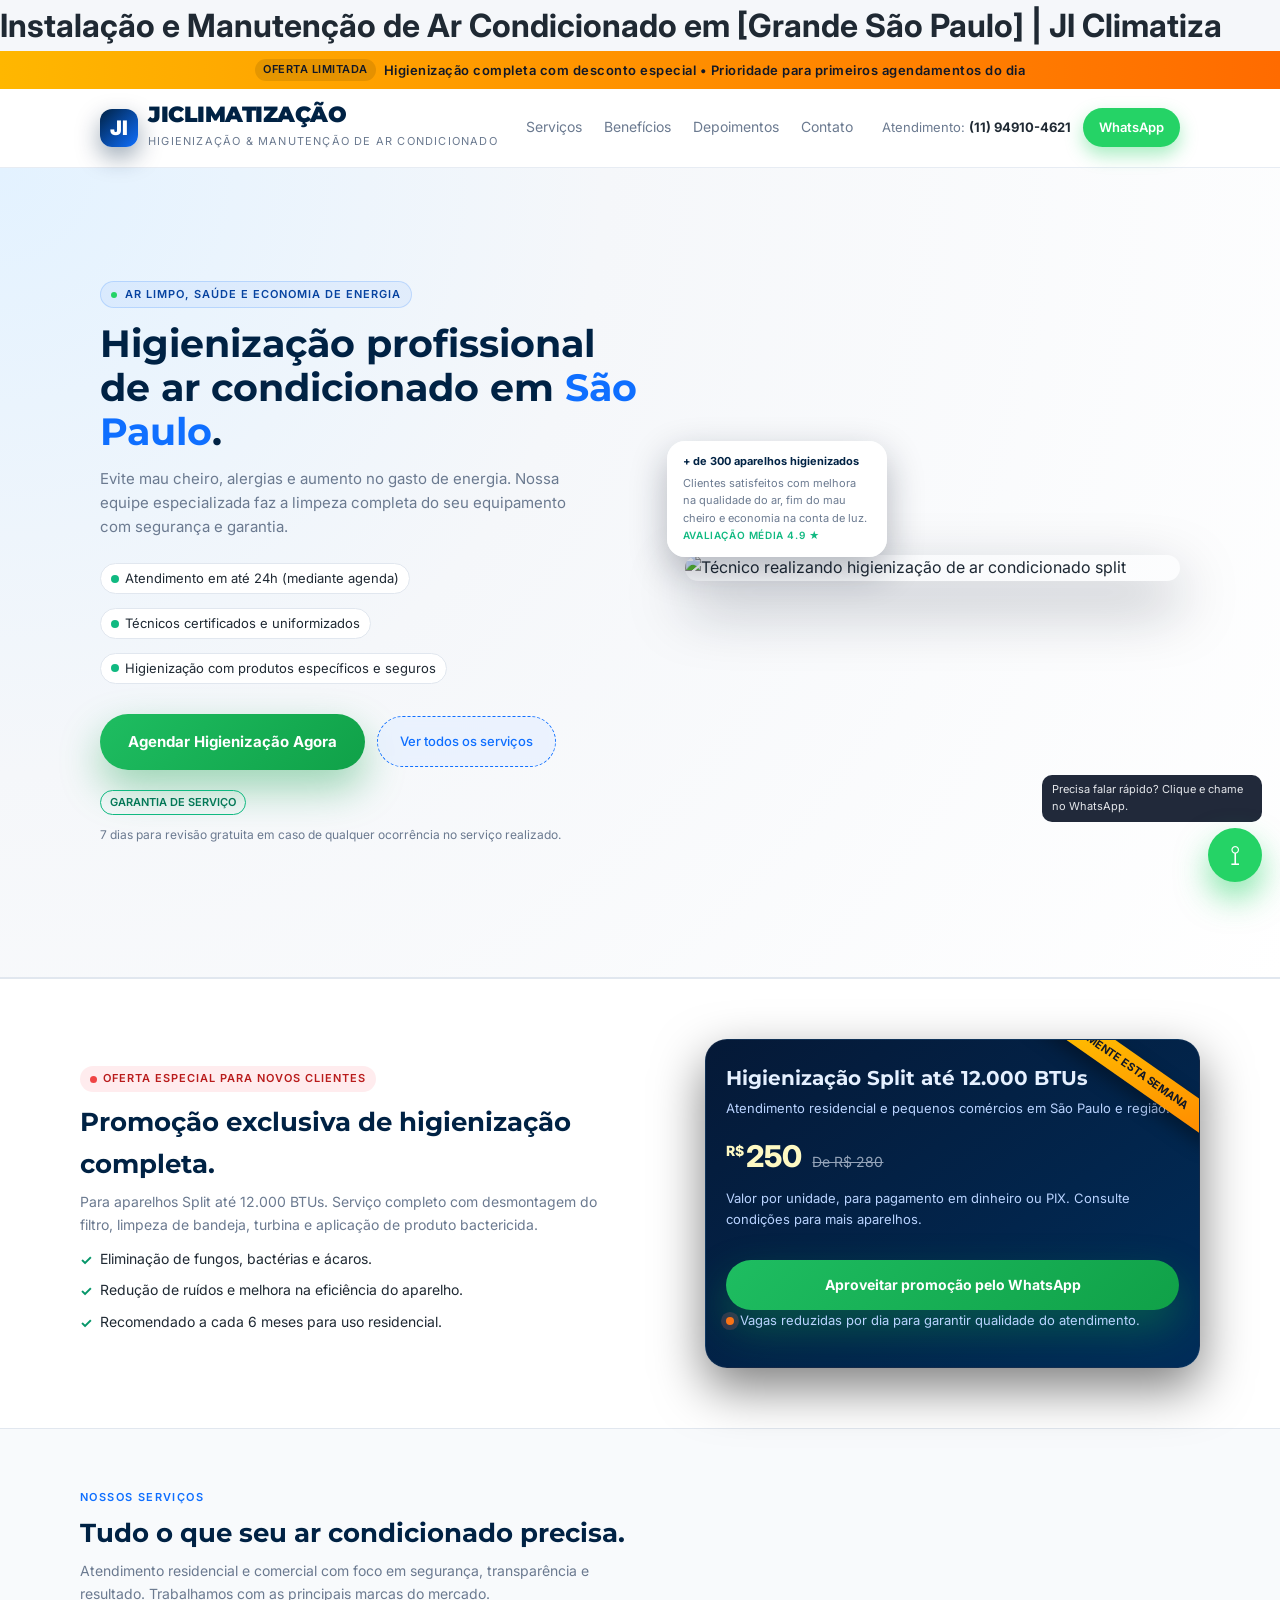
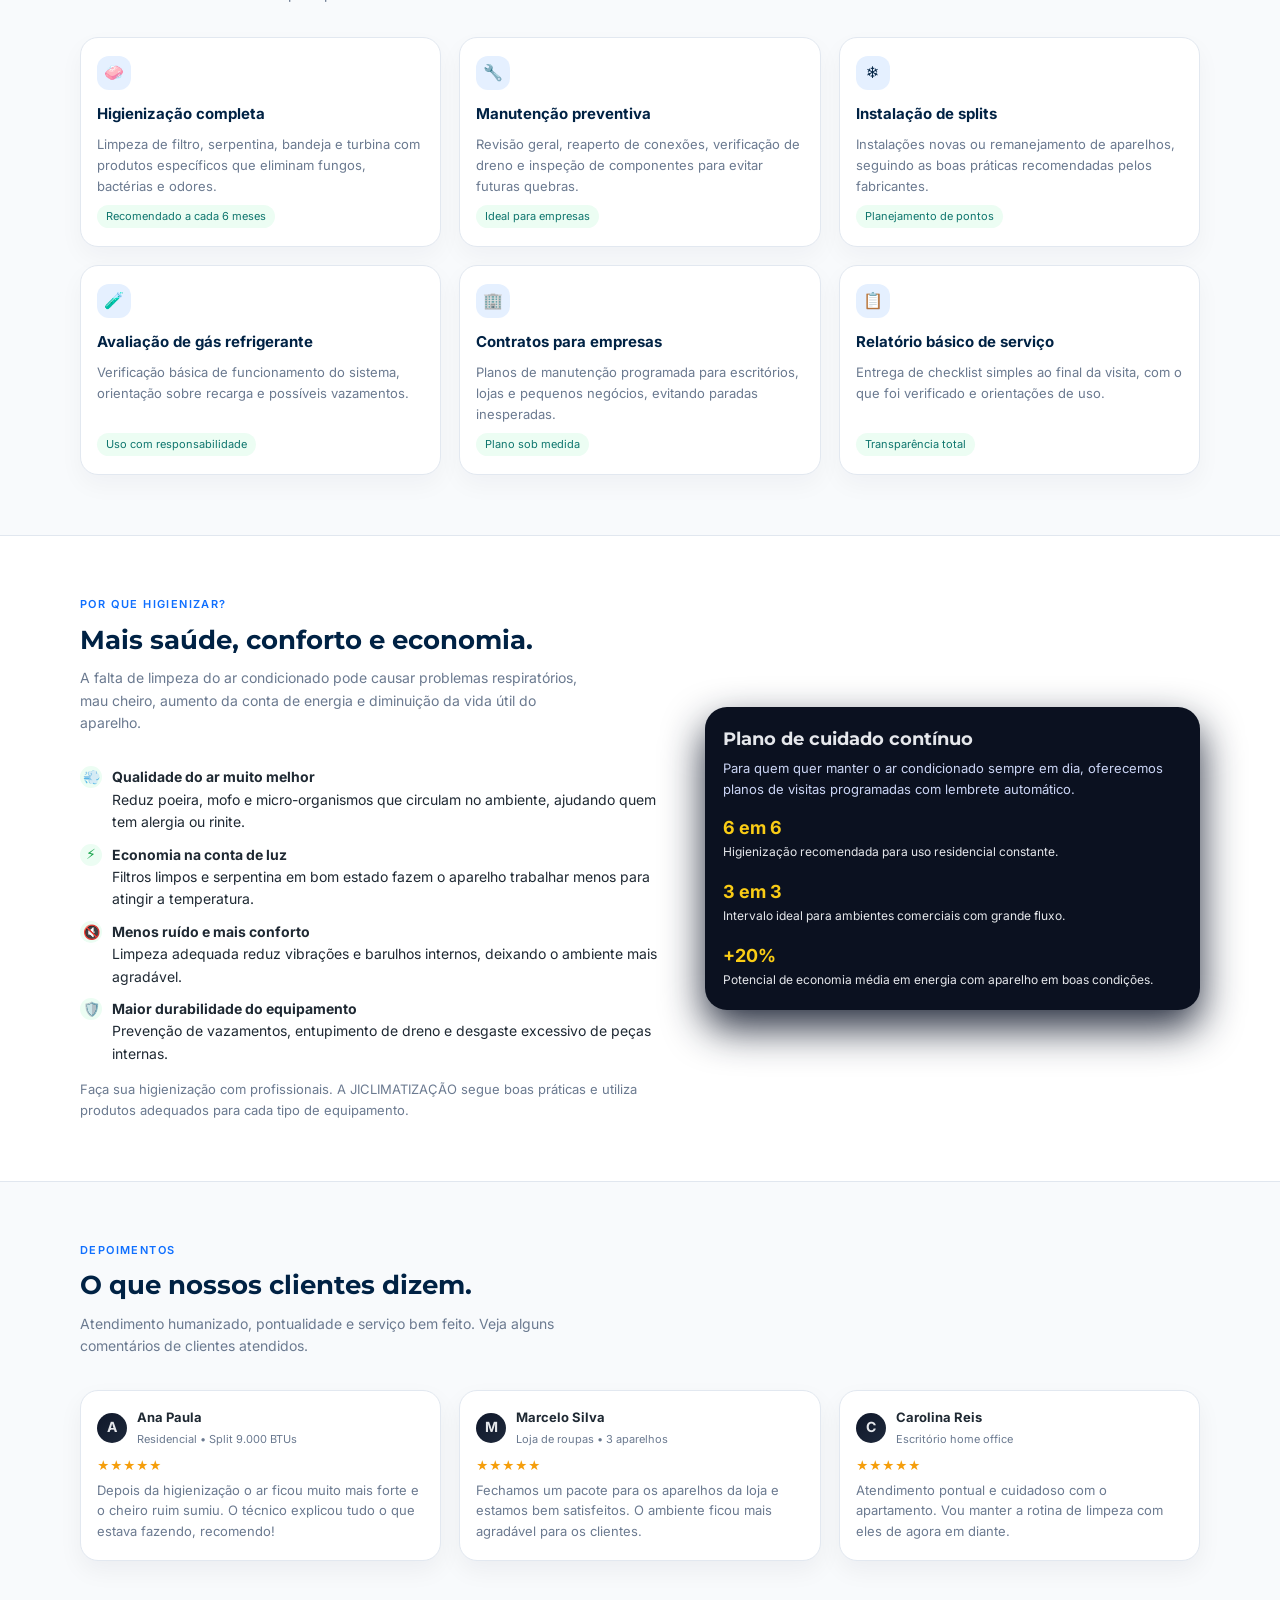
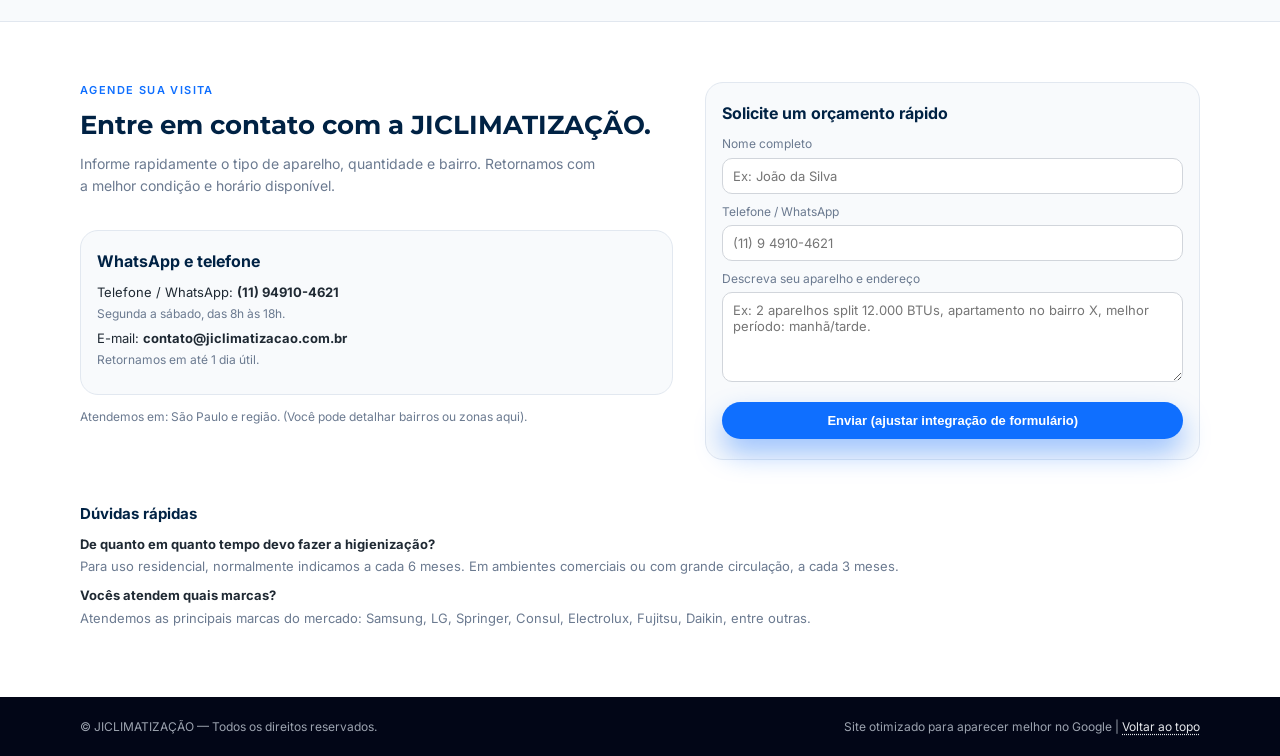
==== index.html @ 99ca758d "Update index.html" ====
<!DOCTYPE html>
<html lang="pt-br">
<head>
  <meta charset="UTF-8" />
  <meta name="viewport" content="width=device-width, initial-scale=1.0" />


  <h1>Instalação e Manutenção de Ar Condicionado em [Grande São Paulo] | JI Climatiza</h1>
  
 <link rel="preconnect" href="https://fonts.googleapis.com">
<link rel="preconnect" href="https://fonts.gstatic.com" crossorigin>
<link rel="dns-prefetch" href="https://www.google-analytics.com">
<link rel="dns-prefetch" href="https://api.whatsapp.com">

<meta name="viewport" content="width=device-width, initial-scale=1, shrink-to-fit=no, viewport-fit=cover">
<meta name="theme-color" content="#004a99"> <meta property="og:type" content="business.business">
<meta property="og:title" content="JI Climatiza | Especialistas em Ar Condicionado SP">
<meta property="og:description" content="Instalação, PMOC e Manutenção em Osasco, Guarulhos, Morumbi e Grande SP. Equipe técnica pronta para atender.">
<meta property="og:url" content="https://www.jiclimatiza.com.br/">
<meta property="og:image" content="https://www.jiclimatiza.com.br/assets/share-image.jpg"> <meta property="og:site_name" content="JI Climatiza">
<meta property="og:locale" content="pt_BR">

<link rel="canonical" href="https://www.jiclimatiza.com.br/">

<link rel="icon" type="image/png" sizes="32x32" href="assets/favicon-32x32.png">
<link rel="apple-touch-icon" sizes="180x180" href="assets/apple-touch-icon.png">

  <!-- Google tag (gtag.js) -->
<script async src="https://www.googletagmanager.com/gtag/js?id=G-K8LSVZME9D"></script>
<script>
  window.dataLayer = window.dataLayer || [];
  function gtag(){dataLayer.push(arguments);}
  gtag('js', new Date());

  gtag('config', 'G-K8LSVZME9D');
</script>

  
  <!-- COPIE E COLE ISSO DENTRO DA TAG <HEAD> DO SEU INDEX.HTML -->
<script type="application/ld+json">
{
  "@context": "https://schema.org",
  "@type": "HVACBusiness",
  "name": "JI Climatiza",
  "image": "https://www.jiclimatiza.com.br/assets/logo.png",
  "@id": "https://www.jiclimatiza.com.br",
  "url": "https://www.jiclimatiza.com.br",
  "telephone": "+5511942055620",
  "priceRange": "$$",
  "address": {
    "@type": "PostalAddress",
    "addressLocality": "São Paulo",
    "addressRegion": "SP",
    "addressCountry": "BR"
  },
  "geo": {
    "@type": "GeoCoordinates",
    "latitude": -23.55052,
    "longitude": -46.63330
  },
  "areaServed": [
    { "@type": "City", "name": "São Paulo" },
    { "@type": "City", "name": "Osasco" },
    { "@type": "City", "name": "Guarulhos" },
    { "@type": "City", "name": "Diadema" },
    { "@type": "City", "name": "São Bernardo do Campo" },
    { "@type": "City", "name": "Embu Guaçu" },
    { "@type": "Place", "name": "Morumbi" },
    { "@type": "Place", "name": "Zona Sul de SP" },
    { "@type": "Place", "name": "Zona Norte de SP" },
    { "@type": "Place", "name": "Zona Oeste de SP" },
    { "@type": "Place", "name": "Zona Leste de SP" }
  ],
  "hasOfferCatalog": {
    "@type": "OfferCatalog",
    "name": "Serviços de Climatização",
    "itemListElement": [
      {
        "@type": "Offer",
        "itemOffered": {
          "@type": "Service",
          "name": "Instalação de Ar Condicionado Split e Inverter"
        }
      },
      {
        "@type": "Offer",
        "itemOffered": {
          "@type": "Service",
          "name": "Limpeza e Higienização de Ar Condicionado"
        }
      },
      {
        "@type": "Offer",
        "itemOffered": {
          "@type": "Service",
          "name": "Contrato PMOC para Empresas"
        }
      }
    ]
  },
  "openingHoursSpecification": {
    "@type": "OpeningHoursSpecification",
    "dayOfWeek": [
      "Monday",
      "Tuesday",
      "Wednesday",
      "Thursday",
      "Friday",
      "Saturday"
    ],
    "opens": "08:00",
    "closes": "18:00"
  }
}
</script>
<head>
  <!-- outras coisas do site -->
  <title>Higienização e Manutenção de Ar Condicionado na Grande São Paulo | JICLIMATIZAÇÃO</title>

<meta name="description" content="Higienização e manutenção de ar condicionado na Grande São Paulo. Atendemos Zona Leste, Zona Norte, Zona Sul, Zona Oeste, Guarulhos, ABC Paulista, Osasco, Barueri e Alphaville. Limpeza técnica para empresas, condomínios e residências." />

<meta name="keywords" content="higienização de ar condicionado zona leste, limpeza de ar condicionado zona norte, manutenção ar condicionado zona sul, limpeza ar condicionado zona oeste, higienização ar condicionado guarulhos, manutenção ar condicionado abc paulista, limpeza ar condicionado osasco, higienização ar condicionado barueri, limpeza ar condicionado alphaville, limpeza split, limpeza vrf, limpeza vrv, jiclimatização" />

<meta name="robots" content="index, follow">
<meta name="language" content="pt-BR">
<meta name="author" content="JICLIMATIZAÇÃO">
  <title>Higienização e Manutenção de Ar Condicionado na Grande São Paulo | JICLIMATIZAÇÃO</title>

<meta name="description" content="Higienização e manutenção de ar condicionado na Grande São Paulo. Atendemos Zona Leste, Zona Norte, Zona Sul, Zona Oeste, Guarulhos, ABC Paulista, Osasco, Barueri e Alphaville. Limpeza técnica para empresas, condomínios e residências." />

<meta name="keywords" content="higienização de ar condicionado zona leste, limpeza de ar condicionado zona norte, manutenção ar condicionado zona sul, limpeza ar condicionado zona oeste, higienização ar condicionado guarulhos, manutenção ar condicionado abc paulista, limpeza ar condicionado osasco, higienização ar condicionado barueri, limpeza ar condicionado alphaville, limpeza split, limpeza vrf, limpeza vrv, jiclimatização" />

<meta name="robots" content="index, follow">
<meta name="language" content="pt-BR">
<meta name="author" content="JICLIMATIZAÇÃO">

  <link rel="icon" href="/13.png" type="image/png">
<link rel="apple-touch-icon" href="/13.png">

<!-- Texto SEO Local para o Google (pode ficar no head sem problema) -->
<meta name="geo.region" content="BR-SP">
<meta name="geo.placename" content="Grande São Paulo, Zona Leste, Zona Norte, Zona Sul, Zona Oeste, Guarulhos, ABC Paulista, Osasco, Barueri, Alphaville">

<script type="application/ld+json">
{
  "@context": "https://schema.org",
  "@type": "HVACBusiness",
  "name": "JICLIMATIZAÇÃO",
  "url": "https://www.jiclimatiza.com.br",
  "logo": "https://www.jiclimatiza.com.br/logo.png",
  "description": "Empresa especializada em higienização e manutenção de ar condicionado na Grande São Paulo. Atendemos residências, empresas, condomínios e comércios.",
  "areaServed": {
    "@type": "AdministrativeArea",
    "name": "Grande São Paulo, Zona Leste, Zona Norte, Zona Sul, Zona Oeste, Guarulhos, ABC Paulista, Osasco, Barueri, Alphaville"
  },
  "address": {
    "@type": "PostalAddress",
    "addressRegion": "SP",
    "addressCountry": "BR"
  },
  "telephone": "+5511930955276",
  "sameAs": [
    "https://wa.me/5511930955276"
  ],
  "priceRange": "$$",
  "serviceOffered": [
    {
      "@type": "Service",
      "name": "Higienização de Ar Condicionado"
    },
    {
      "@type": "Service",
      "name": "Manutenção de Ar Condicionado"
    }
  ]
}
</script>
  
  <title>JICLIMATIZAÇÃO | Manutenção de Ar Condicionado</title>
  <meta name="description" content="Manutenção, limpeza e instalação de ar condicionado. Atendemos empresas e residências. JICLIMATIZAÇÃO." />
</head>
  
  <!-- SEO BÁSICO -->
  <title>JICLIMATIZAÇÃO | Higienização e Manutenção de Ar Condicionado em São Paulo</title>
  <meta name="description" content="JICLIMATIZAÇÃO é especialista em higienização, limpeza e manutenção de ar condicionado split em São Paulo e região. Atendimento rápido, preço justo e garantia de serviço." />
  <meta name="keywords" content="higienização de ar condicionado, limpeza de ar condicionado, manutenção de ar condicionado, climatização, São Paulo" />
  <meta name="author" content="JICLIMATIZAÇÃO" />

  <!-- OPEN GRAPH -->
  <meta property="og:title" content="JICLIMATIZAÇÃO | Higienização de Ar Condicionado" />
  <meta property="og:description" content="Respire ar puro! Higienização profissional de ar condicionado com equipamentos e produtos adequados." />
  <meta property="og:type" content="website" />
  <meta property="og:url" content="https://www.seusite.com" />
  <meta property="og:image" content="https://images.unsplash.com/photo-1698479603408-1a66a6d9e80f?q=80&w=1287&auto=format&fit=crop&ixlib=rb-4.1.0&ixid=M3wxMjA3fDB8MHxwaG90by1wYWdlfHx8fGVufDB8fHx8fA%3D%3D" />

  <!-- FONTES -->
  <link href="https://fonts.googleapis.com/css2?family=Montserrat:wght@400;600;700;900&family=Inter:wght@300;400;500;600&display=swap" rel="stylesheet" />

  <style>
    /* ============= RESET BÁSICO ============= */
    * {
      margin: 0;
      padding: 0;
      box-sizing: border-box;
    }

    html {
      scroll-behavior: smooth;
    }

    body {
      font-family: 'Inter', system-ui, -apple-system, BlinkMacSystemFont, 'Segoe UI', sans-serif;
      color: #1f2933;
      background: #f5f7fa;
      line-height: 1.6;
    }

    img {
      max-width: 100%;
      display: block;
    }

    a {
      text-decoration: none;
      color: inherit;
    }

    :root {
      --azul-escuro: #002244;
      --azul-medio: #0f6fff;
      --azul-claro: #e5f0ff;
      --verde-whatsapp: #25d366;
      --cinza-claro: #f5f7fa;
      --cinza-borda: #e1e7ef;
      --texto-principal: #1f2933;
      --texto-suave: #6b7a90;
      --dourado-promo: #ffcc00;
      --vermelho-alerta: #ff4757;
    }

    /* ============= BARRA DE URGÊNCIA ============= */
    .top-bar {
      background: linear-gradient(90deg, #ffb700, #ff6b00);
      color: #111827;
      text-align: center;
      padding: 8px 16px;
      font-weight: 600;
      font-size: 13px;
      letter-spacing: 0.5px;
      display: flex;
      justify-content: center;
      align-items: center;
      gap: 8px;
      flex-wrap: wrap;
    }

    .top-bar span {
      padding: 2px 8px;
      border-radius: 999px;
      background: rgba(0, 0, 0, 0.1);
      font-size: 11px;
      text-transform: uppercase;
    }

    /* ============= HEADER / NAV ============= */
    header {
      position: sticky;
      top: 0;
      z-index: 50;
      background: rgba(255, 255, 255, 0.96);
      backdrop-filter: blur(10px);
      border-bottom: 1px solid rgba(226, 232, 240, 0.8);
    }

    .nav-container {
      max-width: 1120px;
      margin: 0 auto;
      padding: 14px 20px;
      display: flex;
      align-items: center;
      justify-content: space-between;
      gap: 24px;
    }

    .logo {
      display: flex;
      align-items: center;
      gap: 10px;
    }

    .logo-mark {
      width: 38px;
      height: 38px;
      border-radius: 12px;
      background: linear-gradient(135deg, var(--azul-escuro), var(--azul-medio));
      display: flex;
      align-items: center;
      justify-content: center;
      color: #fff;
      font-weight: 900;
      font-size: 20px;
      box-shadow: 0 10px 25px rgba(0, 34, 68, 0.4);
      flex-shrink: 0;
    }

    .logo-text h1 {
      font-family: 'Montserrat', sans-serif;
      font-weight: 900;
      font-size: 22px;
      letter-spacing: -0.5px;
      color: var(--azul-escuro);
      text-transform: uppercase;
      line-height: 1.1;
    }

    .logo-text span {
      font-size: 11px;
      text-transform: uppercase;
      color: var(--texto-suave);
      letter-spacing: 1.2px;
    }

    nav ul {
      list-style: none;
      display: flex;
      align-items: center;
      gap: 22px;
      font-size: 14px;
      color: var(--texto-suave);
    }

    nav a:hover {
      color: var(--azul-medio);
    }

    .nav-cta {
      display: flex;
      align-items: center;
      gap: 12px;
    }

    .nav-phone {
      font-size: 13px;
      color: var(--texto-suave);
    }

    .nav-phone strong {
      color: var(--texto-principal);
    }

    .btn-whats-nav {
      background: var(--verde-whatsapp);
      color: #fff;
      padding: 9px 16px;
      border-radius: 999px;
      font-size: 13px;
      font-weight: 600;
      display: inline-flex;
      align-items: center;
      gap: 6px;
      box-shadow: 0 8px 18px rgba(37, 211, 102, 0.4);
      transition: transform 0.15s ease, box-shadow 0.15s ease, filter 0.15s ease;
      white-space: nowrap;
    }

    .btn-whats-nav:hover {
      transform: translateY(-1px);
      box-shadow: 0 10px 22px rgba(37, 211, 102, 0.5);
      filter: brightness(1.02);
    }

    /* ============= HERO ============= */
    .hero {
      background: radial-gradient(circle at top left, #e3f2ff 0, #f5f7fa 40%, #ffffff 100%);
      border-bottom: 1px solid var(--cinza-borda);
    }

    .hero-inner {
      max-width: 1120px;
      margin: 0 auto;
      padding: 52px 20px 72px;
      display: grid;
      grid-template-columns: minmax(0, 1.1fr) minmax(0, 1fr);
      gap: 40px;
      align-items: center;
    }

    .hero-badge {
      display: inline-flex;
      align-items: center;
      gap: 8px;
      padding: 4px 10px;
      border-radius: 999px;
      background: rgba(15, 111, 255, 0.06);
      border: 1px solid rgba(15, 111, 255, 0.18);
      color: #0743a0;
      font-size: 11px;
      font-weight: 600;
      text-transform: uppercase;
      letter-spacing: 1px;
      margin-bottom: 14px;
    }

    .hero-badge span {
      width: 6px;
      height: 6px;
      border-radius: 999px;
      background: var(--verde-whatsapp);
    }

    .hero h2 {
      font-family: 'Montserrat', sans-serif;
      font-size: 38px;
      line-height: 1.15;
      color: var(--azul-escuro);
      margin-bottom: 14px;
    }

    .hero h2 span {
      color: var(--azul-medio);
    }

    .hero-subtitle {
      font-size: 15px;
      color: var(--texto-suave);
      max-width: 470px;
      margin-bottom: 24px;
    }

    .hero-highlights {
      display: flex;
      flex-wrap: wrap;
      gap: 14px;
      margin-bottom: 30px;
      font-size: 13px;
      color: var(--texto-principal);
    }

    .hero-highlights div {
      display: inline-flex;
      align-items: center;
      gap: 6px;
      padding: 4px 10px;
      border-radius: 999px;
      background: #fff;
      border: 1px solid var(--cinza-borda);
    }

    .hero-highlights div span {
      width: 8px;
      height: 8px;
      border-radius: 999px;
      background: #10b981;
      flex-shrink: 0;
    }

    .hero-cta-group {
      display: flex;
      flex-wrap: wrap;
      gap: 12px;
      align-items: center;
      margin-bottom: 20px;
    }

    .btn-cta {
      background: linear-gradient(135deg, #1ebd61, #10a148);
      color: #fff;
      padding: 16px 28px;
      border-radius: 999px;
      font-size: 15px;
      font-weight: 700;
      display: inline-flex;
      align-items: center;
      gap: 8px;
      box-shadow: 0 18px 40px rgba(16, 161, 72, 0.4);
      transition: transform 0.18s ease, box-shadow 0.18s ease, filter 0.18s ease;
    }

    .btn-cta:hover {
      transform: translateY(-2px);
      box-shadow: 0 24px 48px rgba(16, 161, 72, 0.55);
      filter: brightness(1.03);
    }

    .btn-secundario {
      padding: 14px 22px;
      border-radius: 999px;
      border: 1px dashed var(--azul-medio);
      font-size: 13px;
      font-weight: 500;
      color: var(--azul-medio);
      background: rgba(229, 240, 255, 0.7);
      backdrop-filter: blur(6px);
    }

    .hero-garantia {
      display: flex;
      align-items: center;
      gap: 10px;
      font-size: 12px;
      color: var(--texto-suave);
      flex-wrap: wrap;
    }

    .hero-garantia span.badge {
      padding: 3px 9px;
      border-radius: 999px;
      border: 1px solid #10b981;
      color: #047857;
      font-weight: 600;
      font-size: 11px;
      text-transform: uppercase;
    }

    .hero-media {
      position: relative;
    }

    .hero-photo-wrapper {
      position: relative;
      border-radius: 24px;
      overflow: hidden;
      box-shadow: 0 24px 60px rgba(15, 23, 42, 0.35);
      transform: translateY(6px);
    }

    .hero-photo-wrapper img {
      height: 100%;
      width: 100%;
      object-fit: cover;
      filter: saturate(1.1) contrast(1.02);
    }

    .hero-floating-card {
      position: absolute;
      left: -18px;
      bottom: 18px;
      background: rgba(255, 255, 255, 0.96);
      border-radius: 18px;
      padding: 12px 16px;
      box-shadow: 0 14px 36px rgba(15, 23, 42, 0.3);
      font-size: 11px;
      color: var(--texto-suave);
      max-width: 220px;
      backdrop-filter: blur(8px);
    }

    .hero-floating-card strong {
      color: var(--azul-escuro);
      display: block;
      margin-bottom: 4px;
    }

    .hero-floating-card span {
      font-size: 10px;
      color: #10b981;
      font-weight: 600;
      text-transform: uppercase;
      letter-spacing: 0.6px;
    }

    section {
      padding: 60px 20px;
    }

    .section-inner {
      max-width: 1120px;
      margin: 0 auto;
    }

    .section-head {
      margin-bottom: 32px;
      text-align: left;
    }

    .section-eyebrow {
      font-size: 11px;
      letter-spacing: 1.4px;
      text-transform: uppercase;
      color: var(--azul-medio);
      font-weight: 600;
      margin-bottom: 6px;
    }

    .section-title {
      font-family: 'Montserrat', sans-serif;
      font-size: 26px;
      color: var(--azul-escuro);
      margin-bottom: 6px;
    }

    .section-subtitle {
      font-size: 14px;
      color: var(--texto-suave);
      max-width: 520px;
    }

    /* ============= SEÇÃO PROMOÇÃO ============= */
    .promo {
      background: #ffffff;
      border-top: 1px solid var(--cinza-borda);
    }

    .promo-grid {
      display: grid;
      grid-template-columns: minmax(0, 1.2fr) minmax(0, 1fr);
      gap: 32px;
      align-items: center;
    }

    .alert-tag {
      display: inline-flex;
      align-items: center;
      gap: 6px;
      padding: 4px 10px;
      border-radius: 999px;
      background: rgba(255, 71, 87, 0.1);
      color: #b91c1c;
      font-size: 11px;
      font-weight: 600;
      text-transform: uppercase;
      letter-spacing: 1px;
      margin-bottom: 10px;
    }

    .alert-tag span {
      width: 7px;
      height: 7px;
      border-radius: 999px;
      background: #ef4444;
    }

    .promo-list {
      list-style: none;
      margin-top: 12px;
      font-size: 14px;
      color: var(--texto-principal);
    }

    .promo-list li {
      display: flex;
      align-items: flex-start;
      gap: 8px;
      margin-bottom: 8px;
    }

    .promo-list li::before {
      content: "✓";
      color: #059669;
      font-weight: 700;
      margin-top: 1px;
      flex-shrink: 0;
    }

    .promo-card {
      background: linear-gradient(145deg, #051937, #002d5a);
      color: #e5f0ff;
      border-radius: 22px;
      padding: 22px 20px;
      box-shadow: 0 20px 50px rgba(0, 0, 0, 0.5);
      position: relative;
      overflow: hidden;
      border: 1px solid rgba(255, 255, 255, 0.06);
    }

    .promo-ribbon {
      position: absolute;
      top: 14px;
      right: -40px;
      background: linear-gradient(135deg, #ffcc00, #ff8800);
      color: #111827;
      padding: 5px 40px;
      font-size: 11px;
      font-weight: 700;
      text-transform: uppercase;
      transform: rotate(35deg);
      box-shadow: 0 8px 18px rgba(0, 0, 0, 0.35);
    }

    .promo-card h3 {
      font-family: 'Montserrat', sans-serif;
      font-size: 20px;
      margin-bottom: 4px;
    }

    .promo-card p {
      font-size: 13px;
      color: #b9d3ff;
      margin-bottom: 14px;
    }

    .promo-preco-linha {
      display: flex;
      align-items: baseline;
      gap: 10px;
      margin-bottom: 8px;
      flex-wrap: wrap;
    }

    .preco-atual {
      font-size: 30px;
      font-weight: 800;
      color: #fef9c3;
    }

    .preco-atual sup {
      font-size: 14px;
      margin-right: 2px;
    }

    .preco-antigo {
      font-size: 14px;
      color: #94a3b8;
      text-decoration: line-through;
    }

    .promo-detalhe {
      font-size: 11px;
      color: #cbd5f5;
      margin-bottom: 14px;
    }

    .promo-vagas {
      font-size: 11px;
      color: #fef9c3;
      display: flex;
      align-items: center;
      gap: 6px;
    }

    .promo-vagas span {
      width: 8px;
      height: 8px;
      border-radius: 999px;
      background: #f97316;
      box-shadow: 0 0 0 5px rgba(248, 113, 113, 0.18);
      flex-shrink: 0;
    }

    .btn-cta-promo {
      margin-top: 16px;
      width: 100%;
      text-align: center;
      justify-content: center;
      font-size: 14px;
      padding: 14px 0;
    }

    /* ============= SEÇÃO SERVIÇOS ============= */
    .services {
      background: #f8fafc;
      border-top: 1px solid var(--cinza-borda);
    }

    .services-grid {
      display: grid;
      grid-template-columns: repeat(3, minmax(0, 1fr));
      gap: 18px;
    }

    .service-card {
      background: #ffffff;
      border-radius: 18px;
      padding: 18px 16px;
      border: 1px solid #e2e8f0;
      box-shadow: 0 10px 25px rgba(15, 23, 42, 0.04);
      display: flex;
      flex-direction: column;
      gap: 8px;
      transition: transform 0.16s ease, box-shadow 0.16s ease, border-color 0.16s ease;
    }

    .service-card:hover {
      transform: translateY(-4px);
      box-shadow: 0 18px 40px rgba(15, 23, 42, 0.12);
      border-color: rgba(15, 111, 255, 0.6);
    }

    .service-icon {
      width: 34px;
      height: 34px;
      border-radius: 12px;
      background: var(--azul-claro);
      display: flex;
      align-items: center;
      justify-content: center;
      color: var(--azul-escuro);
      font-size: 16px;
      margin-bottom: 4px;
    }

    .service-title {
      font-weight: 700;
      font-size: 15px;
      color: var(--azul-escuro);
    }

    .service-text {
      font-size: 13px;
      color: var(--texto-suave);
    }

    .service-tag {
      margin-top: auto;
      font-size: 11px;
      color: #0f766e;
      background: #ecfdf3;
      padding: 3px 9px;
      border-radius: 999px;
      align-self: flex-start;
    }

    /* ============= SEÇÃO BENEFÍCIOS ============= */
    .beneficios {
      background: #ffffff;
      border-top: 1px solid var(--cinza-borda);
    }

    .beneficios-grid {
      display: grid;
      grid-template-columns: minmax(0, 1.2fr) minmax(0, 1fr);
      gap: 32px;
      align-items: center;
    }

    .beneficios-lista {
      list-style: none;
      font-size: 14px;
      color: var(--texto-principal);
    }

    .beneficios-lista li {
      display: flex;
      gap: 10px;
      margin-bottom: 10px;
    }

    .beneficios-lista li span.icon {
      width: 22px;
      height: 22px;
      border-radius: 999px;
      background: #ecfdf3;
      color: #16a34a;
      display: flex;
      align-items: center;
      justify-content: center;
      font-size: 14px;
      flex-shrink: 0;
    }

    .beneficios-high {
      margin-top: 14px;
      font-size: 13px;
      color: var(--texto-suave);
    }

    .beneficios-card {
      background: #0b1120;
      border-radius: 22px;
      padding: 18px 18px 20px;
      color: #e5e7eb;
      box-shadow: 0 18px 40px rgba(15, 23, 42, 0.9);
      position: relative;
      overflow: hidden;
    }

    .beneficios-card::before {
      content: "";
      position: absolute;
      inset: 0;
      background: url('https://images.unsplash.com/photo-1621905252507-b35492cc74b4?auto=format&fit=crop&q=80&w=1200') center/cover no-repeat;
      opacity: 0.2;
      mix-blend-mode: screen;
      pointer-events: none;
    }

    .beneficios-card-inner {
      position: relative;
      z-index: 1;
    }

    .beneficios-card h3 {
      font-family: 'Montserrat', sans-serif;
      font-size: 18px;
      margin-bottom: 4px;
    }

    .beneficios-card p {
      font-size: 13px;
      color: #cbd5f5;
      margin-bottom: 14px;
    }

    .beneficios-metricas {
      display: flex;
      flex-wrap: wrap;
      gap: 16px;
      font-size: 12px;
    }

    .beneficios-metricas div strong {
      display: block;
      font-size: 18px;
      color: #facc15;
    }

    /* ============= DEPOIMENTOS ============= */
    .testemunhos {
      background: #f8fafc;
      border-top: 1px solid var(--cinza-borda);
    }

    .testemunhos-grid {
      display: grid;
      grid-template-columns: repeat(3, minmax(0, 1fr));
      gap: 18px;
    }

    .testemunho-card {
      background: #ffffff;
      border-radius: 18px;
      padding: 16px 16px 18px;
      border: 1px solid #e2e8f0;
      box-shadow: 0 10px 24px rgba(15, 23, 42, 0.05);
      font-size: 13px;
      color: var(--texto-suave);
    }

    .testemunho-header {
      display: flex;
      align-items: center;
      gap: 10px;
      margin-bottom: 8px;
    }

    .testemunho-avatar {
      width: 30px;
      height: 30px;
      border-radius: 999px;
      background: linear-gradient(135deg, #0f172a, #1e293b);
      display: flex;
      align-items: center;
      justify-content: center;
      color: #e5e7eb;
      font-weight: 700;
      font-size: 14px;
      flex-shrink: 0;
    }

    .testemunho-info strong {
      display: block;
      color: var(--texto-principal);
    }

    .testemunho-info span {
      font-size: 11px;
      color: var(--texto-suave);
    }

    .testemunho-stars {
      color: #f59e0b;
      font-size: 12px;
      margin-bottom: 4px;
    }

    /* ============= CONTATO ============= */
    .contato {
      background: #ffffff;
      border-top: 1px solid var(--cinza-borda);
    }

    .contato-grid {
      display: grid;
      grid-template-columns: minmax(0, 1.2fr) minmax(0, 1fr);
      gap: 32px;
      align-items: flex-start;
    }

    .contato-card {
      background: #f8fafc;
      border-radius: 18px;
      border: 1px solid #e2e8f0;
      padding: 18px 16px 20px;
    }

    .contato-card h3 {
      font-size: 16px;
      margin-bottom: 8px;
      color: var(--azul-escuro);
    }

    .contato-linha {
      font-size: 13px;
      margin-bottom: 4px;
      color: var(--texto-principal);
    }

    .contato-linha span {
      color: var(--texto-suave);
      font-size: 12px;
    }

    .contato-form label {
      display: block;
      font-size: 12px;
      color: var(--texto-suave);
      margin-bottom: 4px;
      margin-top: 8px;
    }

    .contato-form input,
    .contato-form textarea {
      width: 100%;
      padding: 9px 10px;
      border-radius: 10px;
      border: 1px solid #d1d5db;
      font-size: 13px;
      font-family: inherit;
      outline: none;
      transition: border-color 0.15s ease, box-shadow 0.15s ease, background 0.15s ease;
      background: #ffffff;
    }

    .contato-form input:focus,
    .contato-form textarea:focus {
      border-color: var(--azul-medio);
      box-shadow: 0 0 0 1px rgba(15, 111, 255, 0.3);
      background: #f9fbff;
    }

    .contato-form textarea {
      resize: vertical;
      min-height: 90px;
    }

    .btn-form {
      margin-top: 12px;
      padding: 11px 20px;
      border-radius: 999px;
      background: var(--azul-medio);
      color: #fff;
      font-size: 13px;
      font-weight: 600;
      border: none;
      cursor: pointer;
      transition: transform 0.15s ease, box-shadow 0.15s ease, filter 0.15s ease;
      box-shadow: 0 14px 28px rgba(15, 111, 255, 0.4);
      width: 100%;
    }

    .btn-form:hover {
      transform: translateY(-1px);
      filter: brightness(1.03);
      box-shadow: 0 18px 35px rgba(15, 111, 255, 0.5);
    }

    .faq-mini {
      font-size: 13px;
      color: var(--texto-suave);
    }

    .faq-mini h3 {
      font-size: 15px;
      color: var(--azul-escuro);
      margin-bottom: 8px;
    }

    .faq-item {
      margin-bottom: 8px;
    }

    .faq-item strong {
      display: block;
      margin-bottom: 2px;
      color: var(--texto-principal);
    }

    /* ============= FOOTER ============= */
    footer {
      background: #020617;
      color: #9ca3af;
      padding: 20px;
      font-size: 12px;
    }

    .footer-inner {
      max-width: 1120px;
      margin: 0 auto;
      display: flex;
      flex-wrap: wrap;
      justify-content: space-between;
      gap: 12px;
      align-items: center;
    }

    .footer-inner a {
      color: #e5e7eb;
      text-decoration: underline;
      text-decoration-style: dotted;
      text-underline-offset: 3px;
    }

    /* ============= BOTÃO WHATSAPP FIXO ============= */
    .whats-floating {
      position: fixed;
      right: 18px;
      bottom: 18px;
      z-index: 60;
      display: flex;
      flex-direction: column;
      align-items: flex-end;
      gap: 6px;
    }

    .whats-floating span {
      background: rgba(15, 23, 42, 0.92);
      color: #e5e7eb;
      padding: 6px 10px;
      border-radius: 10px;
      font-size: 11px;
      max-width: 220px;
    }

    .whats-floating a {
      width: 54px;
      height: 54px;
      border-radius: 999px;
      background: #25d366;
      box-shadow: 0 16px 32px rgba(37, 211, 102, 0.55);
      display: flex;
      align-items: center;
      justify-content: center;
      color: #ffffff;
      font-size: 28px;
      transition: transform 0.18s ease, box-shadow 0.18s ease, filter 0.18s ease;
    }

    .whats-floating a:hover {
      transform: translateY(-2px) scale(1.03);
      box-shadow: 0 22px 40px rgba(37, 211, 102, 0.7);
      filter: brightness(1.03);
    }

    /* ============= RESPONSIVIDADE OTIMIZADA PARA MOBILE ============= */
    
    /* Tablets e telas médias */
    @media (max-width: 960px) {
      nav ul {
        display: none;
      }

      .hero-inner,
      .promo-grid,
      .beneficios-grid,
      .contato-grid {
        grid-template-columns: 1fr;
      }

      .hero-inner {
        padding-top: 36px;
      }

      .hero-media {
        order: -1;
      }

      .hero h2 {
        font-size: 30px;
      }

      .section-title {
        font-size: 22px;
      }

      .services-grid,
      .testemunhos-grid {
        grid-template-columns: repeat(2, minmax(0, 1fr));
      }
      
      /* Melhorias para tablet */
      .nav-phone {
        display: none;
      }
      
      .promo-ribbon {
        font-size: 10px;
        padding: 4px 35px;
      }
    }

    /* Smartphones */
    @media (max-width: 640px) {
      /* Header otimizado */
      .nav-container {
        padding: 12px 14px;
        gap: 12px;
      }

      .logo-mark {
        width: 34px;
        height: 34px;
        font-size: 18px;
      }

      .logo-text h1 {
        font-size: 16px;
      }

      .logo-text span {
        font-size: 9px;
        display: block;
        max-width: 180px;
        line-height: 1.2;
      }

      .btn-whats-nav {
        padding: 8px 12px;
        font-size: 12px;
      }

      /* Barra de urgência */
      .top-bar {
        font-size: 10px;
        padding: 6px 10px;
        gap: 4px;
      }

      .top-bar span {
        padding: 2px 6px;
        font-size: 9px;
      }

      /* Hero otimizado */
      .hero-inner {
        padding: 24px 16px 36px;
        gap: 24px;
      }

      .hero h2 {
        font-size: 24px;
        line-height: 1.2;
        margin-bottom: 12px;
      }

      .hero-subtitle {
        font-size: 14px;
        margin-bottom: 18px;
      }

      .hero-badge {
        font-size: 10px;
        padding: 4px 8px;
        margin-bottom: 10px;
      }

      .hero-highlights {
        gap: 8px;
        margin-bottom: 20px;
        font-size: 12px;
      }

      .hero-highlights div {
        padding: 4px 8px;
        font-size: 11px;
      }

      .hero-cta-group {
        gap: 10px;
        margin-bottom: 16px;
      }

      .btn-cta {
        width: 100%;
        justify-content: center;
        padding: 14px 20px;
        font-size: 14px;
      }

      .btn-secundario {
        width: 100%;
        text-align: center;
        padding: 12px 18px;
        font-size: 12px;
      }

      .hero-garantia {
        font-size: 11px;
        gap: 8px;
      }

      .hero-garantia span.badge {
        font-size: 10px;
        padding: 3px 8px;
      }

      .hero-photo-wrapper {
        border-radius: 18px;
      }

      .hero-floating-card {
        left: 12px;
        right: 12px;
        bottom: 12px;
        max-width: none;
        padding: 10px 12px;
        font-size: 10px;
        border-radius: 14px;
      }

      .hero-floating-card strong {
        font-size: 12px;
        margin-bottom: 3px;
      }

      /* Seções gerais */
      section {
        padding: 36px 16px;
      }

      .section-head {
        margin-bottom: 24px;
      }

      .section-eyebrow {
        font-size: 10px;
        margin-bottom: 5px;
      }

      .section-title {
        font-size: 20px;
        line-height: 1.3;
      }

      .section-subtitle {
        font-size: 13px;
      }

      /* Promoção otimizada */
      .promo-grid {
        gap: 24px;
      }

      .alert-tag {
        font-size: 10px;
        padding: 4px 8px;
      }

      .promo-list {
        font-size: 13px;
        margin-top: 10px;
      }

      .promo-list li {
        margin-bottom: 6px;
      }

      .promo-card {
        padding: 20px 16px;
        border-radius: 18px;
      }

      .promo-card h3 {
        font-size: 18px;
      }

      .promo-card p {
        font-size: 12px;
        margin-bottom: 12px;
      }

      .promo-ribbon {
        font-size: 9px;
        padding: 4px 30px;
        top: 12px;
        right: -35px;
      }

      .promo-preco-linha {
        gap: 8px;
        margin-bottom: 6px;
      }

      .preco-atual {
        font-size: 26px;
      }

      .preco-atual sup {
        font-size: 12px;
      }

      .preco-antigo {
        font-size: 13px;
      }

      .promo-detalhe {
        font-size: 10px;
        margin-bottom: 12px;
      }

      .promo-vagas {
        font-size: 10px;
      }

      .btn-cta-promo {
        margin-top: 14px;
        padding: 13px 0;
        font-size: 13px;
      }

      /* Serviços em coluna única */
      .services-grid {
        grid-template-columns: 1fr;
        gap: 14px;
      }

      .service-card {
        padding: 16px 14px;
        border-radius: 16px;
      }

      .service-icon {
        width: 32px;
        height: 32px;
        font-size: 15px;
      }

      .service-title {
        font-size: 14px;
      }

      .service-text {
        font-size: 12px;
      }

      .service-tag {
        font-size: 10px;
        padding: 3px 8px;
      }

      /* Benefícios otimizados */
      .beneficios-grid {
        gap: 24px;
      }

      .beneficios-lista {
        font-size: 13px;
      }

      .beneficios-lista li {
        gap: 8px;
        margin-bottom: 8px;
      }

      .beneficios-lista li span.icon {
        width: 20px;
        height: 20px;
        font-size: 13px;
      }

      .beneficios-high {
        font-size: 12px;
        margin-top: 12px;
      }

      .beneficios-card {
        padding: 16px;
        border-radius: 18px;
      }

      .beneficios-card h3 {
        font-size: 16px;
      }

      .beneficios-card p {
        font-size: 12px;
        margin-bottom: 12px;
      }

      .beneficios-metricas {
        gap: 12px;
        font-size: 11px;
      }

      .beneficios-metricas div strong {
        font-size: 16px;
      }

      /* Depoimentos em coluna única */
      .testemunhos-grid {
        grid-template-columns: 1fr;
        gap: 14px;
      }

      .testemunho-card {
        padding: 14px;
        border-radius: 16px;
        font-size: 12px;
      }

      .testemunho-header {
        gap: 8px;
        margin-bottom: 6px;
      }

      .testemunho-avatar {
        width: 28px;
        height: 28px;
        font-size: 13px;
      }

      .testemunho-info strong {
        font-size: 13px;
      }

      .testemunho-info span {
        font-size: 10px;
      }

      .testemunho-stars {
        font-size: 11px;
      }

      /* Contato otimizado */
      .contato-grid {
        gap: 20px;
      }

      .contato-card {
        padding: 16px 14px;
        border-radius: 16px;
      }

      .contato-card h3 {
        font-size: 15px;
        margin-bottom: 6px;
      }

      .contato-linha {
        font-size: 12px;
      }

      .contato-linha span {
        font-size: 11px;
      }

      .contato-form label {
        font-size: 11px;
        margin-top: 6px;
      }

      .contato-form input,
      .contato-form textarea {
        padding: 8px 10px;
        font-size: 12px;
        border-radius: 8px;
      }

      .contato-form textarea {
        min-height: 80px;
      }

      .btn-form {
        margin-top: 10px;
        padding: 11px 18px;
        font-size: 12px;
      }

      .faq-mini {
        font-size: 12px;
        margin-top: 8px;
      }

      .faq-mini h3 {
        font-size: 14px;
        margin-bottom: 6px;
      }

      .faq-item {
        margin-bottom: 6px;
      }

      .faq-item strong {
        font-size: 12px;
      }

      .faq-item p {
        font-size: 12px;
      }

      /* Footer otimizado */
      footer {
        padding: 16px 14px;
        font-size: 11px;
      }

      .footer-inner {
        gap: 8px;
        flex-direction: column;
        text-align: center;
      }

      /* WhatsApp flutuante */
      .whats-floating {
        right: 14px;
        bottom: 14px;
      }

      .whats-floating span {
        display: none;
      }

      .whats-floating a {
        width: 52px;
        height: 52px;
        font-size: 26px;
      }
    }

    /* Smartphones pequenos (até 375px) */
    @media (max-width: 375px) {
      .logo-text h1 {
        font-size: 14px;
      }

      .logo-text span {
        font-size: 8px;
        max-width: 160px;
      }

      .hero h2 {
        font-size: 22px;
      }

      .section-title {
        font-size: 18px;
      }

      .btn-cta {
        padding: 13px 18px;
        font-size: 13px;
      }

      .promo-card h3 {
        font-size: 16px;
      }

      .preco-atual {
        font-size: 24px;
      }

      .whats-floating a {
        width: 50px;
        height: 50px;
        font-size: 24px;
      }
    }

    /* Melhorias de performance e acessibilidade */
    @media (prefers-reduced-motion: reduce) {
      * {
        animation-duration: 0.01ms !important;
        animation-iteration-count: 1 !important;
        transition-duration: 0.01ms !important;
        scroll-behavior: auto !important;
      }
    }

    /* Otimização para toque */
    @media (hover: none) and (pointer: coarse) {
      .btn-cta:hover,
      .btn-whats-nav:hover,
      .btn-form:hover,
      .service-card:hover,
      .whats-floating a:hover {
        transform: none;
      }

      .btn-cta:active,
      .btn-whats-nav:active,
      .btn-form:active {
        transform: scale(0.98);
      }

      .service-card:active {
        transform: translateY(-2px);
      }

      .whats-floating a:active {
        transform: scale(0.95);
      }
    }
  </style>
</head>
<body>

  <!-- BARRA PROMO -->
  <div class="top-bar">
    <span>Oferta Limitada</span>
    Higienização completa com desconto especial • Prioridade para primeiros agendamentos do dia
  </div>

  <!-- HEADER -->
  <header>
    <div class="nav-container">
      <div class="logo">
        <div class="logo-mark">JI</div>
        <div class="logo-text">
          <h1>JICLIMATIZAÇÃO</h1>
          <span>Higienização & Manutenção de Ar Condicionado</span>
        </div>
      </div>

      <nav>
        <ul>
          <li><a href="#servicos">Serviços</a></li>
          <li><a href="#beneficios">Benefícios</a></li>
          <li><a href="#depoimentos">Depoimentos</a></li>
          <li><a href="#contato">Contato</a></li>
        </ul>
      </nav>

      <div class="nav-cta">
        <div class="nav-phone">
          Atendimento: <strong>(11) 94910-4621</strong>
        </div>
        <a href="https://api.whatsapp.com/send?phone=5511949104621&text=Ol%C3%A1%2C%20tudo%20bem%3F%20Vim%20pelo%20site%20da%20JICLIMATIZA%C3%87%C3%83O%20e%20quero%20agendar%20a%20higieniza%C3%A7%C3%A3o%20do%20meu%20ar%20condicionado."
           target="_blank" class="btn-whats-nav">
          WhatsApp
        </a>
      </div>
    </div>
  </header>

  <!-- HERO (com ÚNICA FOTO principal de limpeza) -->
  <section class="hero">
    <div class="hero-inner">
      <div class="hero-content">
        <div class="hero-badge">
          <span></span> Ar limpo, saúde e economia de energia
        </div>
        <h2>Higienização profissional de ar condicionado em <span>São Paulo</span>.</h2>
        <p class="hero-subtitle">
          Evite mau cheiro, alergias e aumento no gasto de energia. Nossa equipe especializada faz a limpeza completa do seu equipamento com segurança e garantia.
        </p>

        <div class="hero-highlights">
          <div><span></span> Atendimento em até 24h (mediante agenda)</div>
          <div><span></span> Técnicos certificados e uniformizados</div>
          <div><span></span> Higienização com produtos específicos e seguros</div>
        </div>

        <div class="hero-cta-group">
          <a href="https://api.whatsapp.com/send?phone=5511949104621&text=Ol%C3%A1%2C%20gostaria%20de%20agendar%20a%20higieniza%C3%A7%C3%A3o%20do%20meu%20ar%20condicionado%20por%20R%24%20250%2C00."
             target="_blank" class="btn-cta">
            Agendar Higienização Agora
          </a>
          <a href="#servicos" class="btn-secundario">Ver todos os serviços</a>
        </div>

        <div class="hero-garantia">
          <span class="badge">Garantia de Serviço</span>
          <span>7 dias para revisão gratuita em caso de qualquer ocorrência no serviço realizado.</span>
        </div>
      </div>

      <div class="hero-media">
        <div class="hero-photo-wrapper">
          <!-- ÚNICA FOTO PRINCIPAL DE LIMPEZA DE AR CONDICIONADO -->
          <img src="https://makeclean.com.br/wp-content/uploads/2020/07/higienizacao-ar-condicionado-580px.jpg"
               alt="Técnico realizando higienização de ar condicionado split" loading="lazy" />
        </div>

        <div class="hero-floating-card">
          <strong>+ de 300 aparelhos higienizados</strong>
          <p>Clientes satisfeitos com melhora na qualidade do ar, fim do mau cheiro e economia na conta de luz.</p>
          <span>Avaliação média 4.9 ★</span>
        </div>
      </div>
    </div>
  </section>

  <!-- PROMOÇÃO (preço 280 por 250) -->
  <section class="promo">
    <div class="section-inner promo-grid">
      <div>
        <div class="alert-tag">
          <span></span> Oferta especial para novos clientes
        </div>
        <h2 class="section-title">Promoção exclusiva de higienização completa.</h2>
        <p class="section-subtitle">
          Para aparelhos Split até 12.000 BTUs. Serviço completo com desmontagem do filtro, limpeza de bandeja, turbina e aplicação de produto bactericida.
        </p>
        <ul class="promo-list">
          <li>Eliminação de fungos, bactérias e ácaros.</li>
          <li>Redução de ruídos e melhora na eficiência do aparelho.</li>
          <li>Recomendado a cada 6 meses para uso residencial.</li>
        </ul>
      </div>

      <aside class="promo-card" aria-label="Cartão de promoção de higienização de ar condicionado">
        <div class="promo-ribbon">Somente esta semana</div>
        <h3>Higienização Split até 12.000 BTUs</h3>
        <p>Atendimento residencial e pequenos comércios em São Paulo e região.</p>

        <div class="promo-preco-linha">
          <div class="preco-atual"><sup>R$</sup>250</div>
          <div class="preco-antigo">De R$ 280</div>
        </div>
        <p class="promo-detalhe">Valor por unidade, para pagamento em dinheiro ou PIX. Consulte condições para mais aparelhos.</p>

        <a href="https://api.whatsapp.com/send?phone=5511949104621&text=Ol%C3%A1%2C%20quero%20aproveitar%20a%20promo%C3%A7%C3%A3o%20de%20higieniza%C3%A7%C3%A3o%20por%20R%24%20250%2C00."
           target="_blank" class="btn-cta btn-cta-promo">
          Aproveitar promoção pelo WhatsApp
        </a>

        <p class="promo-vagas">
          <span></span> Vagas reduzidas por dia para garantir qualidade do atendimento.
        </p>
      </aside>
    </div>
  </section>

  <!-- SERVIÇOS -->
  <section id="servicos" class="services">
    <div class="section-inner">
      <div class="section-head">
        <div class="section-eyebrow">Nossos serviços</div>
        <h2 class="section-title">Tudo o que seu ar condicionado precisa.</h2>
        <p class="section-subtitle">
          Atendimento residencial e comercial com foco em segurança, transparência e resultado. Trabalhamos com as principais marcas do mercado.
        </p>
      </div>

      <div class="services-grid">
        <article class="service-card">
          <div class="service-icon">🧼</div>
          <h3 class="service-title">Higienização completa</h3>
          <p class="service-text">
            Limpeza de filtro, serpentina, bandeja e turbina com produtos específicos que eliminam fungos, bactérias e odores.
          </p>
          <span class="service-tag">Recomendado a cada 6 meses</span>
        </article>

        <article class="service-card">
          <div class="service-icon">🔧</div>
          <h3 class="service-title">Manutenção preventiva</h3>
          <p class="service-text">
            Revisão geral, reaperto de conexões, verificação de dreno e inspeção de componentes para evitar futuras quebras.
          </p>
          <span class="service-tag">Ideal para empresas</span>
        </article>

        <article class="service-card">
          <div class="service-icon">❄️</div>
          <h3 class="service-title">Instalação de splits</h3>
          <p class="service-text">
            Instalações novas ou remanejamento de aparelhos, seguindo as boas práticas recomendadas pelos fabricantes.
          </p>
          <span class="service-tag">Planejamento de pontos</span>
        </article>

        <article class="service-card">
          <div class="service-icon">🧪</div>
          <h3 class="service-title">Avaliação de gás refrigerante</h3>
          <p class="service-text">
            Verificação básica de funcionamento do sistema, orientação sobre recarga e possíveis vazamentos.
          </p>
          <span class="service-tag">Uso com responsabilidade</span>
        </article>

        <article class="service-card">
          <div class="service-icon">🏢</div>
          <h3 class="service-title">Contratos para empresas</h3>
          <p class="service-text">
            Planos de manutenção programada para escritórios, lojas e pequenos negócios, evitando paradas inesperadas.
          </p>
          <span class="service-tag">Plano sob medida</span>
        </article>

        <article class="service-card">
          <div class="service-icon">📋</div>
          <h3 class="service-title">Relatório básico de serviço</h3>
          <p class="service-text">
            Entrega de checklist simples ao final da visita, com o que foi verificado e orientações de uso.
          </p>
          <span class="service-tag">Transparência total</span>
        </article>
      </div>
    </div>
  </section>

  <!-- BENEFÍCIOS -->
  <section id="beneficios" class="beneficios">
    <div class="section-inner beneficios-grid">
      <div>
        <div class="section-head">
          <div class="section-eyebrow">Por que higienizar?</div>
          <h2 class="section-title">Mais saúde, conforto e economia.</h2>
          <p class="section-subtitle">
            A falta de limpeza do ar condicionado pode causar problemas respiratórios, mau cheiro, aumento da conta de energia e diminuição da vida útil do aparelho.
          </p>
        </div>

        <ul class="beneficios-lista">
          <li>
            <span class="icon">💨</span>
            <div>
              <strong>Qualidade do ar muito melhor</strong>
              <p>Reduz poeira, mofo e micro-organismos que circulam no ambiente, ajudando quem tem alergia ou rinite.</p>
            </div>
          </li>
          <li>
            <span class="icon">⚡</span>
            <div>
              <strong>Economia na conta de luz</strong>
              <p>Filtros limpos e serpentina em bom estado fazem o aparelho trabalhar menos para atingir a temperatura.</p>
            </div>
          </li>
          <li>
            <span class="icon">🔇</span>
            <div>
              <strong>Menos ruído e mais conforto</strong>
              <p>Limpeza adequada reduz vibrações e barulhos internos, deixando o ambiente mais agradável.</p>
            </div>
          </li>
          <li>
            <span class="icon">🛡️</span>
            <div>
              <strong>Maior durabilidade do equipamento</strong>
              <p>Prevenção de vazamentos, entupimento de dreno e desgaste excessivo de peças internas.</p>
            </div>
          </li>
        </ul>

        <p class="beneficios-high">
          Faça sua higienização com profissionais. A JICLIMATIZAÇÃO segue boas práticas e utiliza produtos adequados para cada tipo de equipamento.
        </p>
      </div>

      <aside class="beneficios-card">
        <div class="beneficios-card-inner">
          <h3>Plano de cuidado contínuo</h3>
          <p>
            Para quem quer manter o ar condicionado sempre em dia, oferecemos planos de visitas programadas com lembrete automático.
          </p>
          <div class="beneficios-metricas">
            <div>
              <strong>6 em 6</strong>
              <span>Higienização recomendada para uso residencial constante.</span>
            </div>
            <div>
              <strong>3 em 3</strong>
              <span>Intervalo ideal para ambientes comerciais com grande fluxo.</span>
            </div>
            <div>
              <strong>+20%</strong>
              <span>Potencial de economia média em energia com aparelho em boas condições.</span>
            </div>
          </div>
        </div>
      </aside>
    </div>
  </section>

  <!-- DEPOIMENTOS -->
  <section id="depoimentos" class="testemunhos">
    <div class="section-inner">
      <div class="section-head">
        <div class="section-eyebrow">Depoimentos</div>
        <h2 class="section-title">O que nossos clientes dizem.</h2>
        <p class="section-subtitle">
          Atendimento humanizado, pontualidade e serviço bem feito. Veja alguns comentários de clientes atendidos.
        </p>
      </div>

      <div class="testemunhos-grid">
        <article class="testemunho-card">
          <div class="testemunho-header">
            <div class="testemunho-avatar">A</div>
            <div class="testemunho-info">
              <strong>Ana Paula</strong>
              <span>Residencial • Split 9.000 BTUs</span>
            </div>
          </div>
          <div class="testemunho-stars">★★★★★</div>
          <p>
            Depois da higienização o ar ficou muito mais forte e o cheiro ruim sumiu. O técnico explicou tudo o que estava fazendo, recomendo!
          </p>
        </article>

        <article class="testemunho-card">
          <div class="testemunho-header">
            <div class="testemunho-avatar">M</div>
            <div class="testemunho-info">
              <strong>Marcelo Silva</strong>
              <span>Loja de roupas • 3 aparelhos</span>
            </div>
          </div>
          <div class="testemunho-stars">★★★★★</div>
          <p>
            Fechamos um pacote para os aparelhos da loja e estamos bem satisfeitos. O ambiente ficou mais agradável para os clientes.
          </p>
        </article>

        <article class="testemunho-card">
          <div class="testemunho-header">
            <div class="testemunho-avatar">C</div>
            <div class="testemunho-info">
              <strong>Carolina Reis</strong>
              <span>Escritório home office</span>
            </div>
          </div>
          <div class="testemunho-stars">★★★★★</div>
          <p>
            Atendimento pontual e cuidadoso com o apartamento. Vou manter a rotina de limpeza com eles de agora em diante.
          </p>
        </article>
      </div>
    </div>
  </section>

  <!-- CONTATO -->
  <section id="contato" class="contato">
    <div class="section-inner contato-grid">
      <div>
        <div class="section-head">
          <div class="section-eyebrow">Agende sua visita</div>
          <h2 class="section-title">Entre em contato com a JICLIMATIZAÇÃO.</h2>
          <p class="section-subtitle">
            Informe rapidamente o tipo de aparelho, quantidade e bairro. Retornamos com a melhor condição e horário disponível.
          </p>
        </div>

        <div class="contato-card">
          <h3>WhatsApp e telefone</h3>
          <p class="contato-linha">
            Telefone / WhatsApp: <strong>(11) 94910-4621</strong><br/>
            <span>Segunda a sábado, das 8h às 18h.</span>
          </p>
          <p class="contato-linha">
            E-mail: <strong>contato@jiclimatizacao.com.br</strong><br/>
            <span>Retornamos em até 1 dia útil.</span>
          </p>
        </div>

        <div style="margin-top: 12px; font-size: 12px; color: var(--texto-suave);">
          Atendemos em: São Paulo e região. (Você pode detalhar bairros ou zonas aqui).
        </div>
      </div>

      <aside class="contato-card">
        <h3>Solicite um orçamento rápido</h3>
        <form class="contato-form">
          <label for="nome">Nome completo</label>
          <input id="nome" type="text" name="nome" placeholder="Ex: João da Silva" />

          <label for="telefone">Telefone / WhatsApp</label>
          <input id="telefone" type="tel" name="telefone" placeholder="(11) 9 4910-4621" />

          <label for="mensagem">Descreva seu aparelho e endereço</label>
          <textarea id="mensagem" name="mensagem" placeholder="Ex: 2 aparelhos split 12.000 BTUs, apartamento no bairro X, melhor período: manhã/tarde."></textarea>

          <button type="button" class="btn-form">
            Enviar (ajustar integração de formulário)
          </button>
        </form>
      </aside>

      <div class="faq-mini" style="grid-column: 1 / -1; margin-top: 10px;">
        <h3>Dúvidas rápidas</h3>
        <div class="faq-item">
          <strong>De quanto em quanto tempo devo fazer a higienização?</strong>
          <p>Para uso residencial, normalmente indicamos a cada 6 meses. Em ambientes comerciais ou com grande circulação, a cada 3 meses.</p>
        </div>
        <div class="faq-item">
          <strong>Vocês atendem quais marcas?</strong>
          <p>Atendemos as principais marcas do mercado: Samsung, LG, Springer, Consul, Electrolux, Fujitsu, Daikin, entre outras.</p>
        </div>
      </div>
    </div>
  </section>

  <!-- FOOTER -->
  <footer>
    <div class="footer-inner">
      <div>© <span id="ano"></span> JICLIMATIZAÇÃO — Todos os direitos reservados.</div>
      <div>Site otimizado para aparecer melhor no Google | <a href="#topo">Voltar ao topo</a></div>
    </div>
  </footer>

  <!-- WHATSAPP FLUTUANTE -->
  <div class="whats-floating">
    <span>Precisa falar rápido? Clique e chame no WhatsApp.</span>
    <a href="https://api.whatsapp.com/send?phone=5511949104621&text=Ol%C3%A1%2C%20vi%20o%20site%20da%20JICLIMATIZA%C3%87%C3%83O%20e%20quero%20mais%20informa%C3%A7%C3%B5es%20sobre%20a%20higieniza%C3%A7%C3%A3o."
       target="_blank" aria-label="Abrir conversa no WhatsApp">
      ⟟
    </a>
  </div>

  <script>
    document.getElementById('ano').textContent = new Date().getFullYear();

    <!-- COPIE E COLE ISSO NO FINAL DO SEU SITE, ANTES DO RODAPÉ (FOOTER) -->
<section id="cobertura-regional" style="padding: 60px 20px; background-color: #f9f9f9; text-align: center; border-top: 2px solid #eaeaea;">
    <div style="max-width: 1200px; margin: 0 auto;">
        <h2 style="color: #004a99; margin-bottom: 20px;">Atendimento Técnico Especializado em São Paulo e Grande SP</h2>
        <p style="font-size: 1.1em; color: #555; margin-bottom: 40px; line-height: 1.6;">
            A <strong>JI Climatiza</strong> é referência em climatização. Nossa equipe técnica volante atende com agilidade para 
            <strong>instalação, manutenção preventiva, limpeza química e PMOC</strong>. 
            Chegamos rápido onde você estiver.
        </p>
        
        <div style="display: flex; flex-wrap: wrap; justify-content: center; gap: 15px;">
            <span style="background: #fff; padding: 10px 20px; border-radius: 20px; box-shadow: 0 2px 5px rgba(0,0,0,0.1); font-weight: bold; color: #333;">📍 Osasco</span>
            <span style="background: #fff; padding: 10px 20px; border-radius: 20px; box-shadow: 0 2px 5px rgba(0,0,0,0.1); font-weight: bold; color: #333;">📍 Guarulhos</span>
            <span style="background: #fff; padding: 10px 20px; border-radius: 20px; box-shadow: 0 2px 5px rgba(0,0,0,0.1); font-weight: bold; color: #333;">📍 Diadema</span>
            <span style="background: #fff; padding: 10px 20px; border-radius: 20px; box-shadow: 0 2px 5px rgba(0,0,0,0.1); font-weight: bold; color: #333;">📍 São Bernardo do Campo</span>
            <span style="background: #fff; padding: 10px 20px; border-radius: 20px; box-shadow: 0 2px 5px rgba(0,0,0,0.1); font-weight: bold; color: #333;">📍 Morumbi</span>
            <span style="background: #fff; padding: 10px 20px; border-radius: 20px; box-shadow: 0 2px 5px rgba(0,0,0,0.1); font-weight: bold; color: #333;">📍 Embu Guaçu</span>
            <span style="background: #fff; padding: 10px 20px; border-radius: 20px; box-shadow: 0 2px 5px rgba(0,0,0,0.1); font-weight: bold; color: #333;">📍 Zona Sul SP</span>
            <span style="background: #fff; padding: 10px 20px; border-radius: 20px; box-shadow: 0 2px 5px rgba(0,0,0,0.1); font-weight: bold; color: #333;">📍 Zona Norte SP</span>
            <span style="background: #fff; padding: 10px 20px; border-radius: 20px; box-shadow: 0 2px 5px rgba(0,0,0,0.1); font-weight: bold; color: #333;">📍 Zona Oeste SP</span>
            <span style="background: #fff; padding: 10px 20px; border-radius: 20px; box-shadow: 0 2px 5px rgba(0,0,0,0.1); font-weight: bold; color: #333;">📍 Zona Leste SP</span>
        </div>

        <div style="margin-top: 40px;">
            <p style="font-size: 0.9em; color: #777;">
                Trabalhamos com todas as marcas: LG, Samsung, Daikin, Fujitsu, Springer Midea, Elgin e Gree.
                <br><strong>Solicite seu orçamento sem compromisso hoje mesmo!</strong>
            </p>
        </div>
    </div>
</section>

    <section id="sobre" style="padding: 40px 20px; line-height: 1.6; max-width: 800px; margin: auto;">
    <h2 style="color: #0056b3;">Sobre a JI Climatiza: Especialistas em Ar Condicionado em São Paulo</h2>
    
    <p>A <strong>JI Climatiza</strong> é uma empresa consolidada no mercado de climatização, focada em oferecer soluções completas para residências, comércios e escritórios em toda a <strong>Capital de São Paulo</strong>. Nosso compromisso é garantir o seu conforto térmico com máxima eficiência e economia de energia.</p>

    <h3>O que fazemos por você:</h3>
    <ul>
        <li><strong>Instalação de Ar Condicionado em SP:</strong> Projetos personalizados para modelos Split, Inverter e Multi-Split.</li>
        <li><strong>Manutenção Preventiva e Corretiva:</strong> Atendimento rápido para garantir que seu equipamento nunca te deixe na mão.</li>
        <li><strong>Higienização e Limpeza Química:</strong> Proteção para a sua saúde, eliminando fungos e bactérias do sistema de ar.</li>
        <li><strong>Carga de Gás e Consertos:</strong> Diagnóstico preciso e reparos com peças de alta qualidade.</li>
    </ul>

    <h3>Por que escolher a JI Climatiza?</h3>
    <p>Sabemos que São Paulo não para, por isso prezamos pela <strong>pontualidade e limpeza</strong> em cada serviço executado. Nossa equipe técnica é treinada para lidar com as principais marcas do mercado, sempre seguindo as normas dos fabricantes.</p>

    <p style="background-color: #f8f9fa; padding: 15px; border-left: 5px solid #0056b3;">
        <strong>Áreas de Atendimento:</strong> Atuamos em toda a Grande São Paulo, com foco especial na <strong>Zona Leste, Zona Sul, Zona Norte e Centro</strong>. Atendemos bairros como Tatuapé, Moema, Santana, Vila Mariana, Pinheiros e região.
    </p>

    <div style="margin-top: 30px; text-align: center;">
        <a href="https://wa.me/SEU_NUMERO_AQUI" target="_blank" style="background-color: #25d366; color: white; padding: 15px 25px; text-decoration: none; border-radius: 5px; font-weight: bold;">
            Falar com um Especialista agora!
        </a>
    </div>
</section>

  </script>

  
</body>
</html>
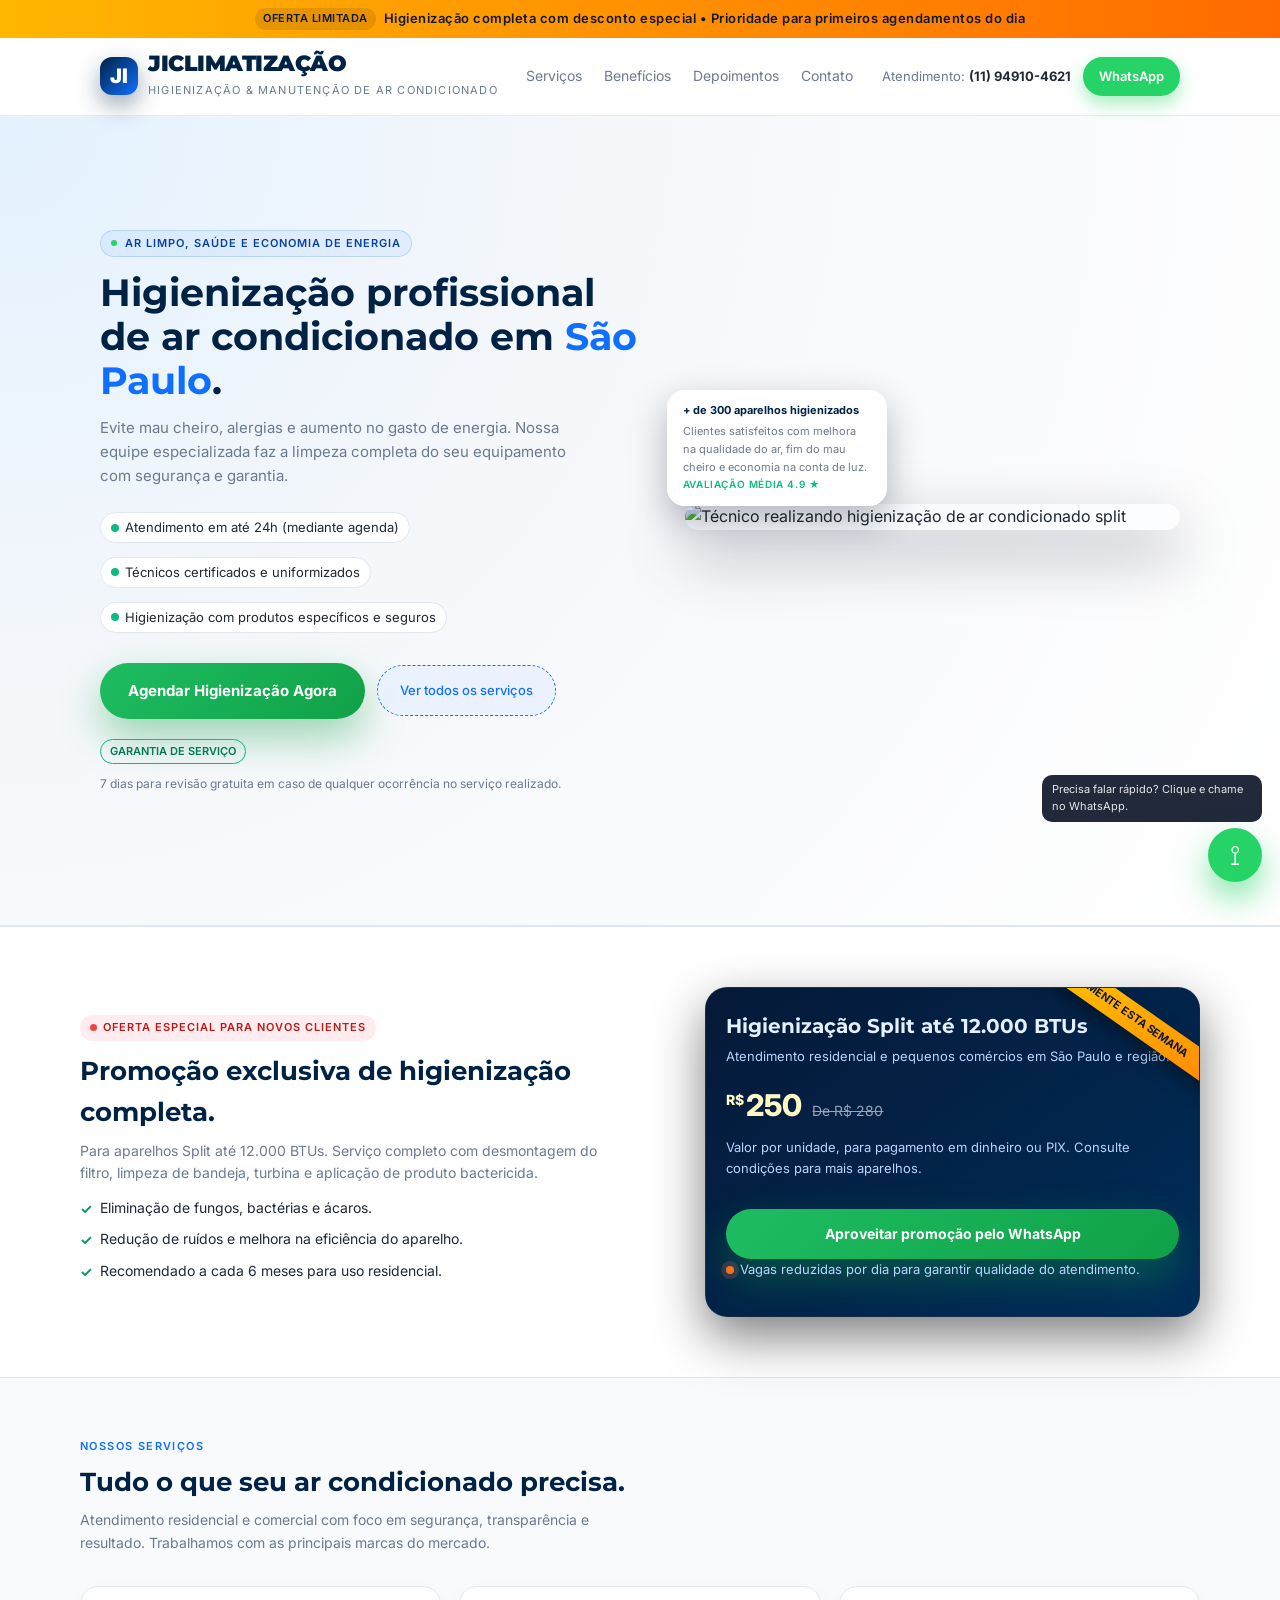
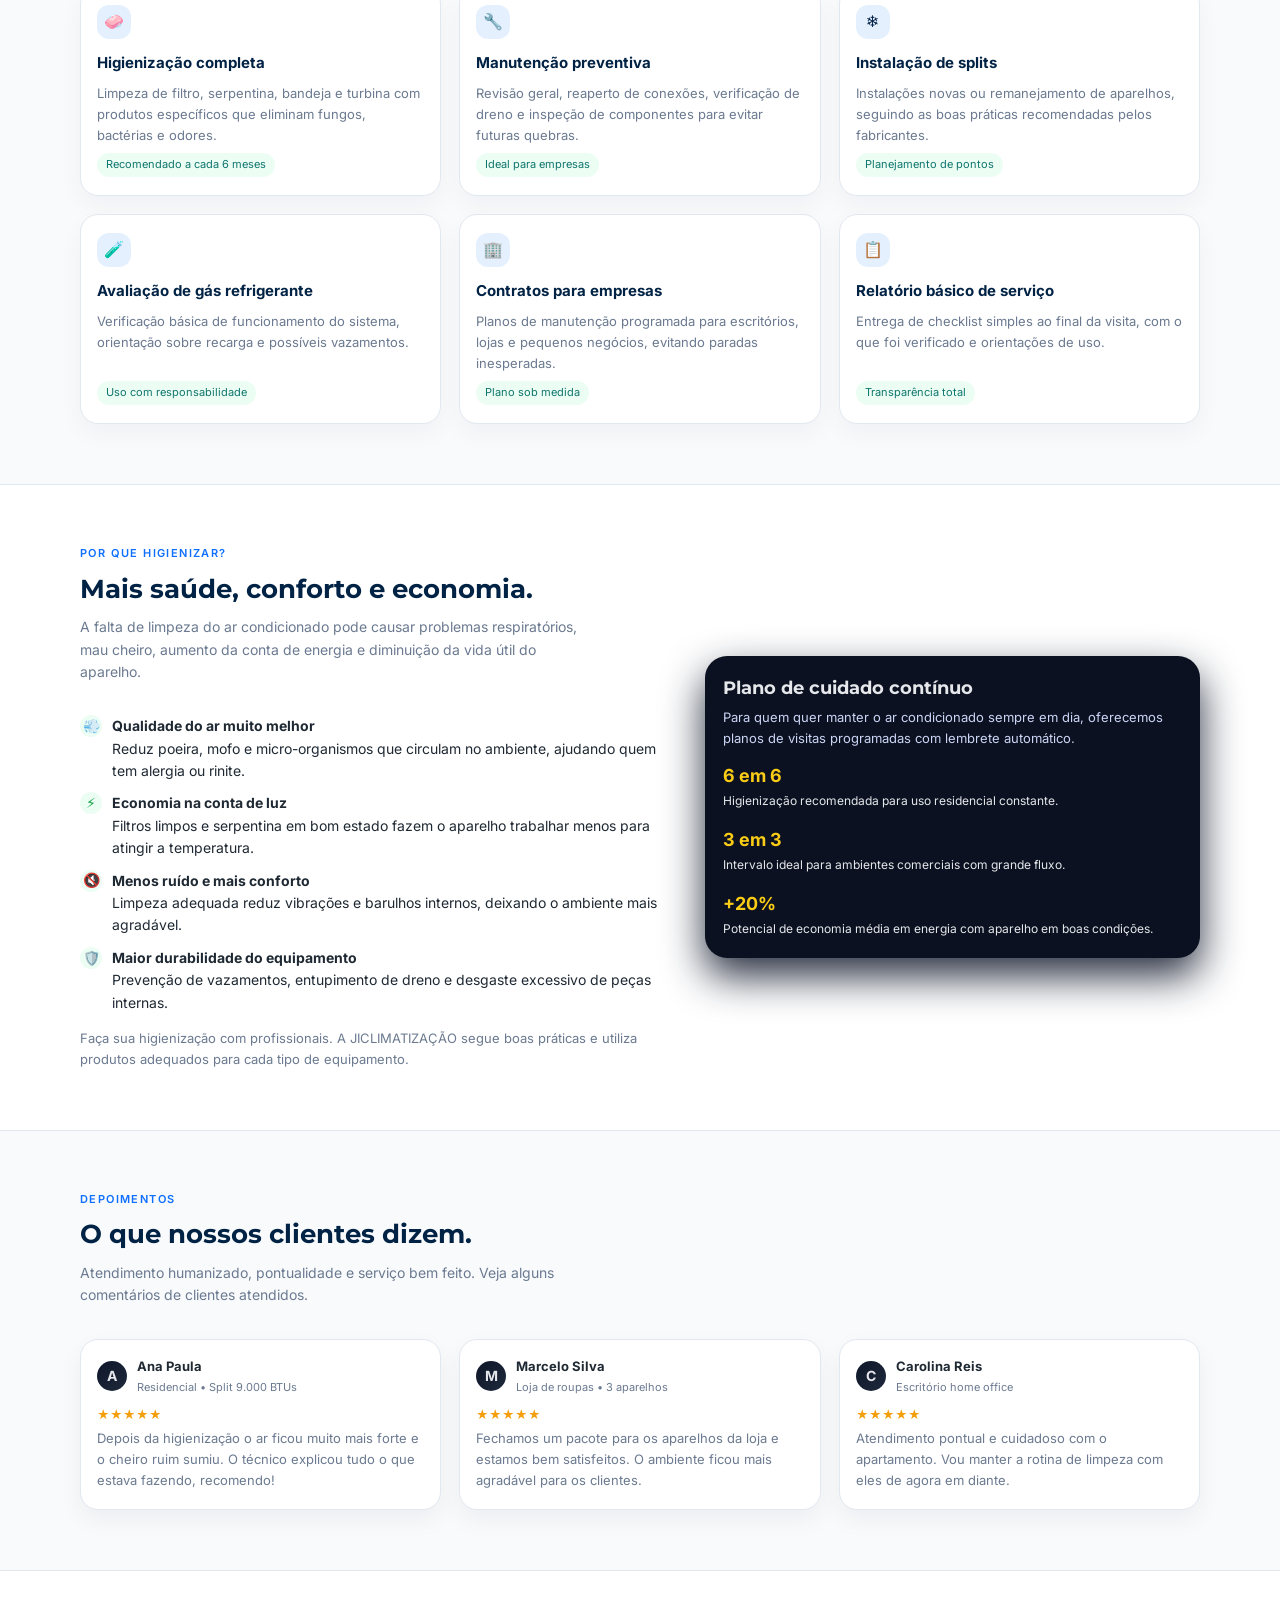
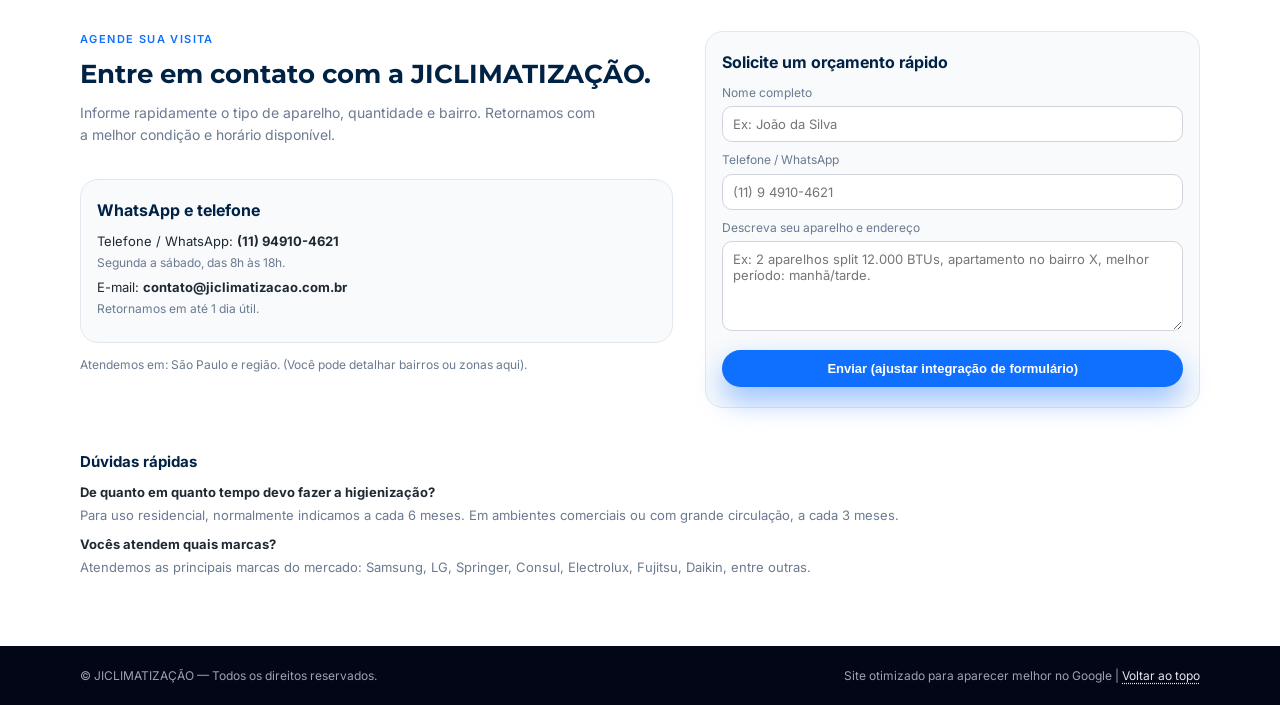
==== commit 33803f2f: "Update index.html" ====
--- a/index.html
+++ b/index.html
@@ -5,7 +5,6 @@
   <meta name="viewport" content="width=device-width, initial-scale=1.0" />
 
 
-  <h1>Instalação e Manutenção de Ar Condicionado em [Grande São Paulo] | JI Climatiza</h1>
   
  <link rel="preconnect" href="https://fonts.googleapis.com">
 <link rel="preconnect" href="https://fonts.gstatic.com" crossorigin>
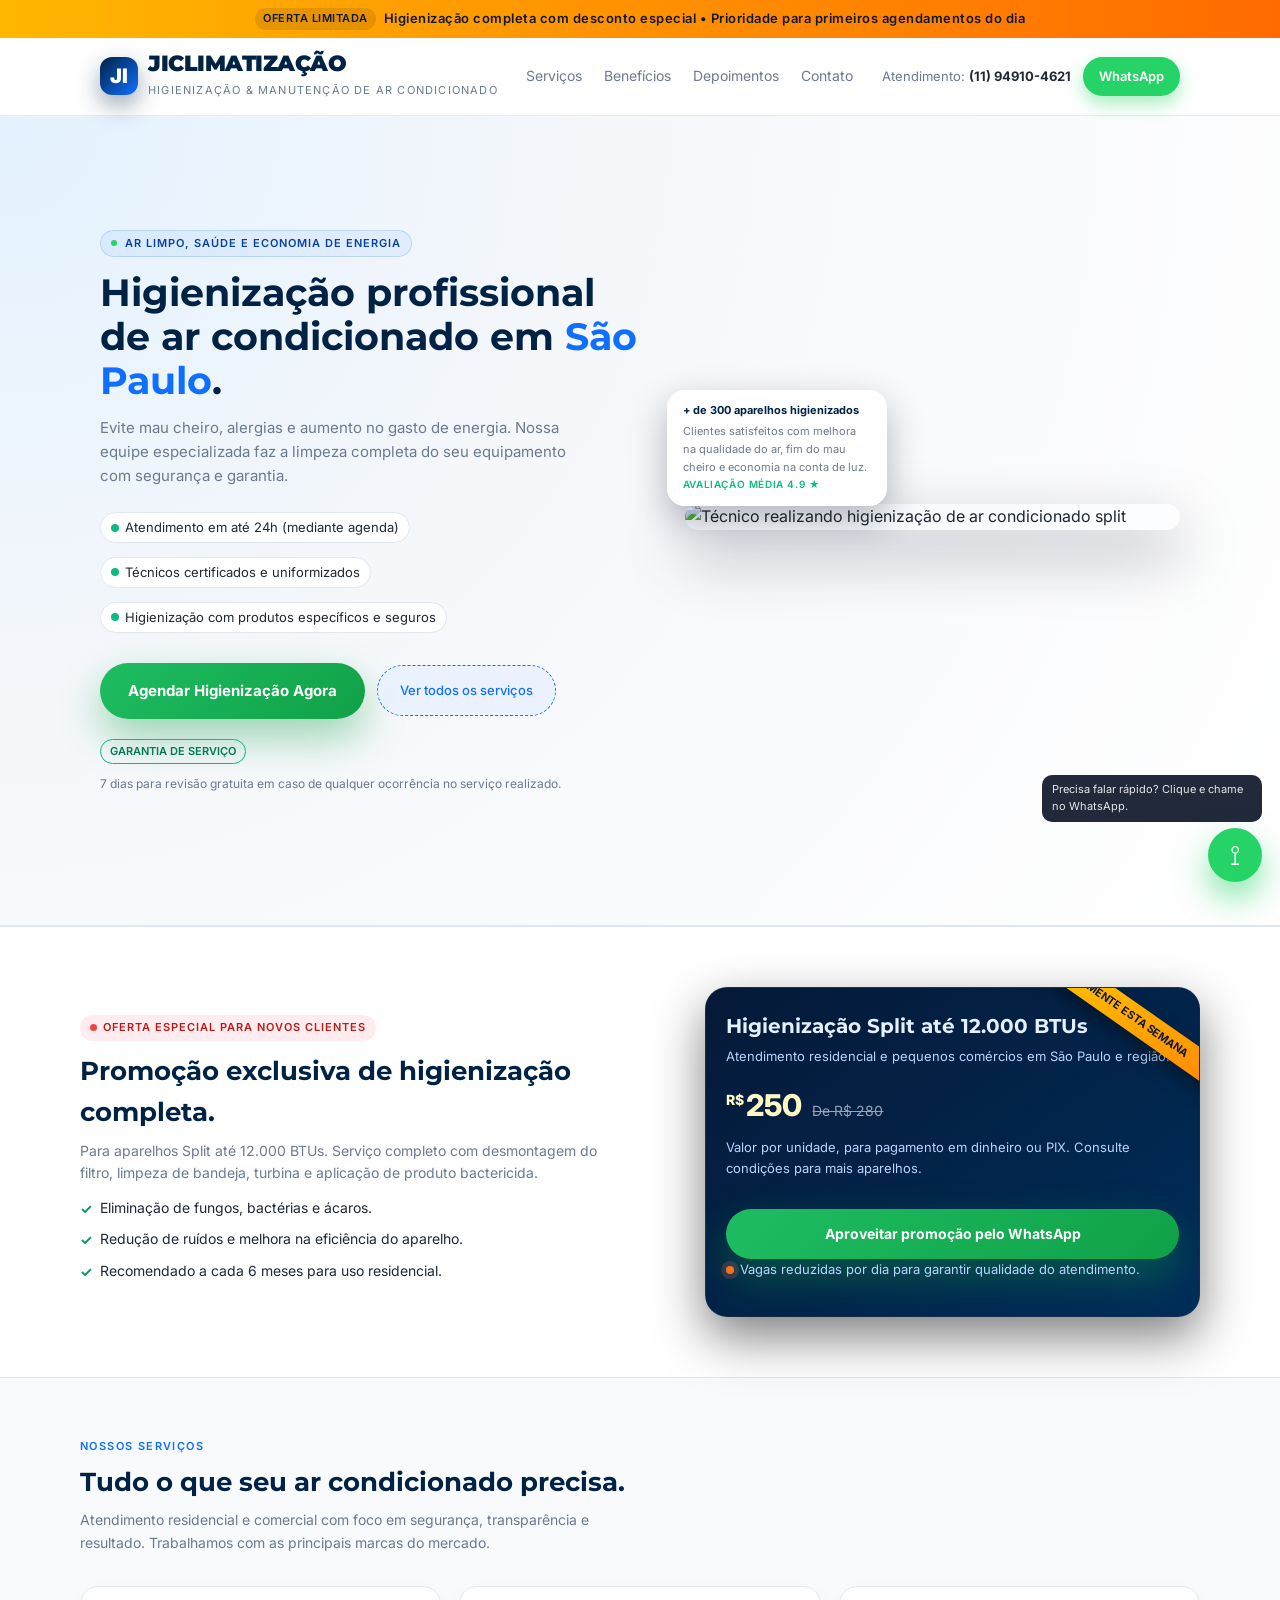
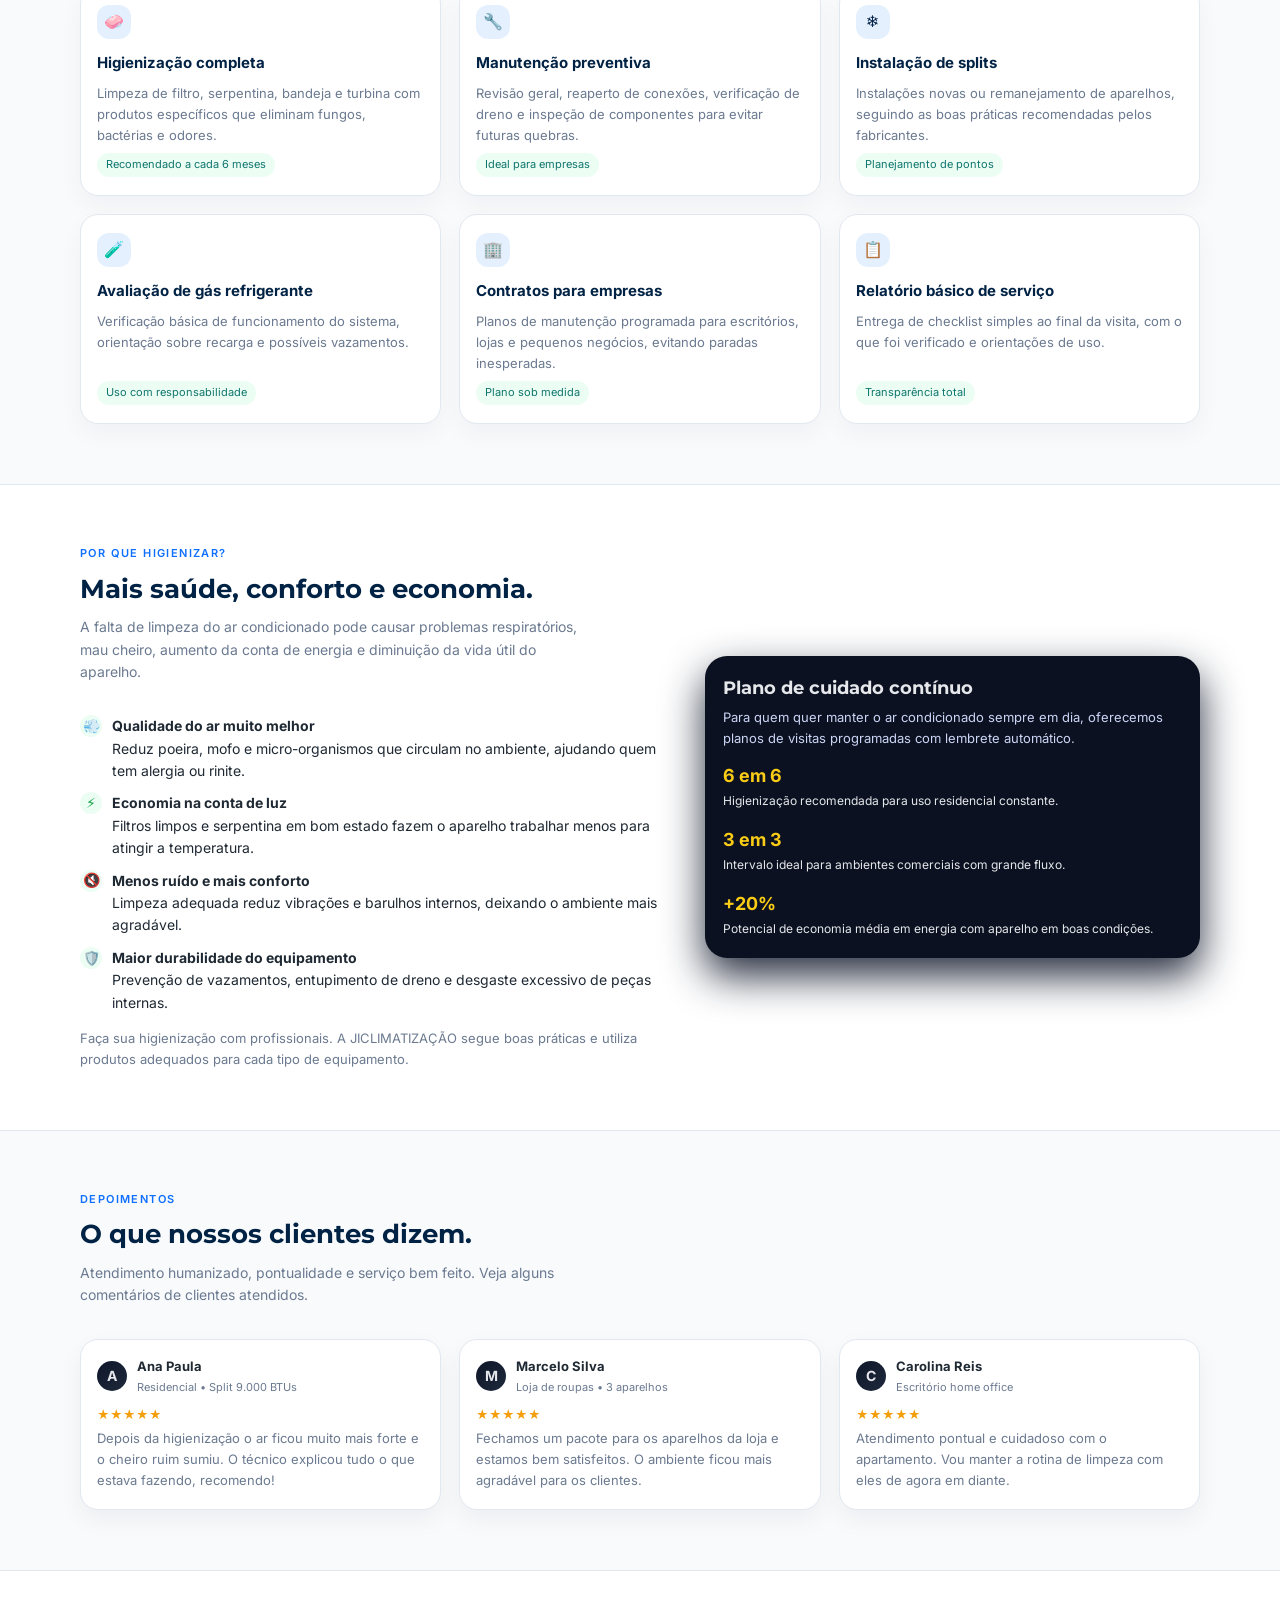
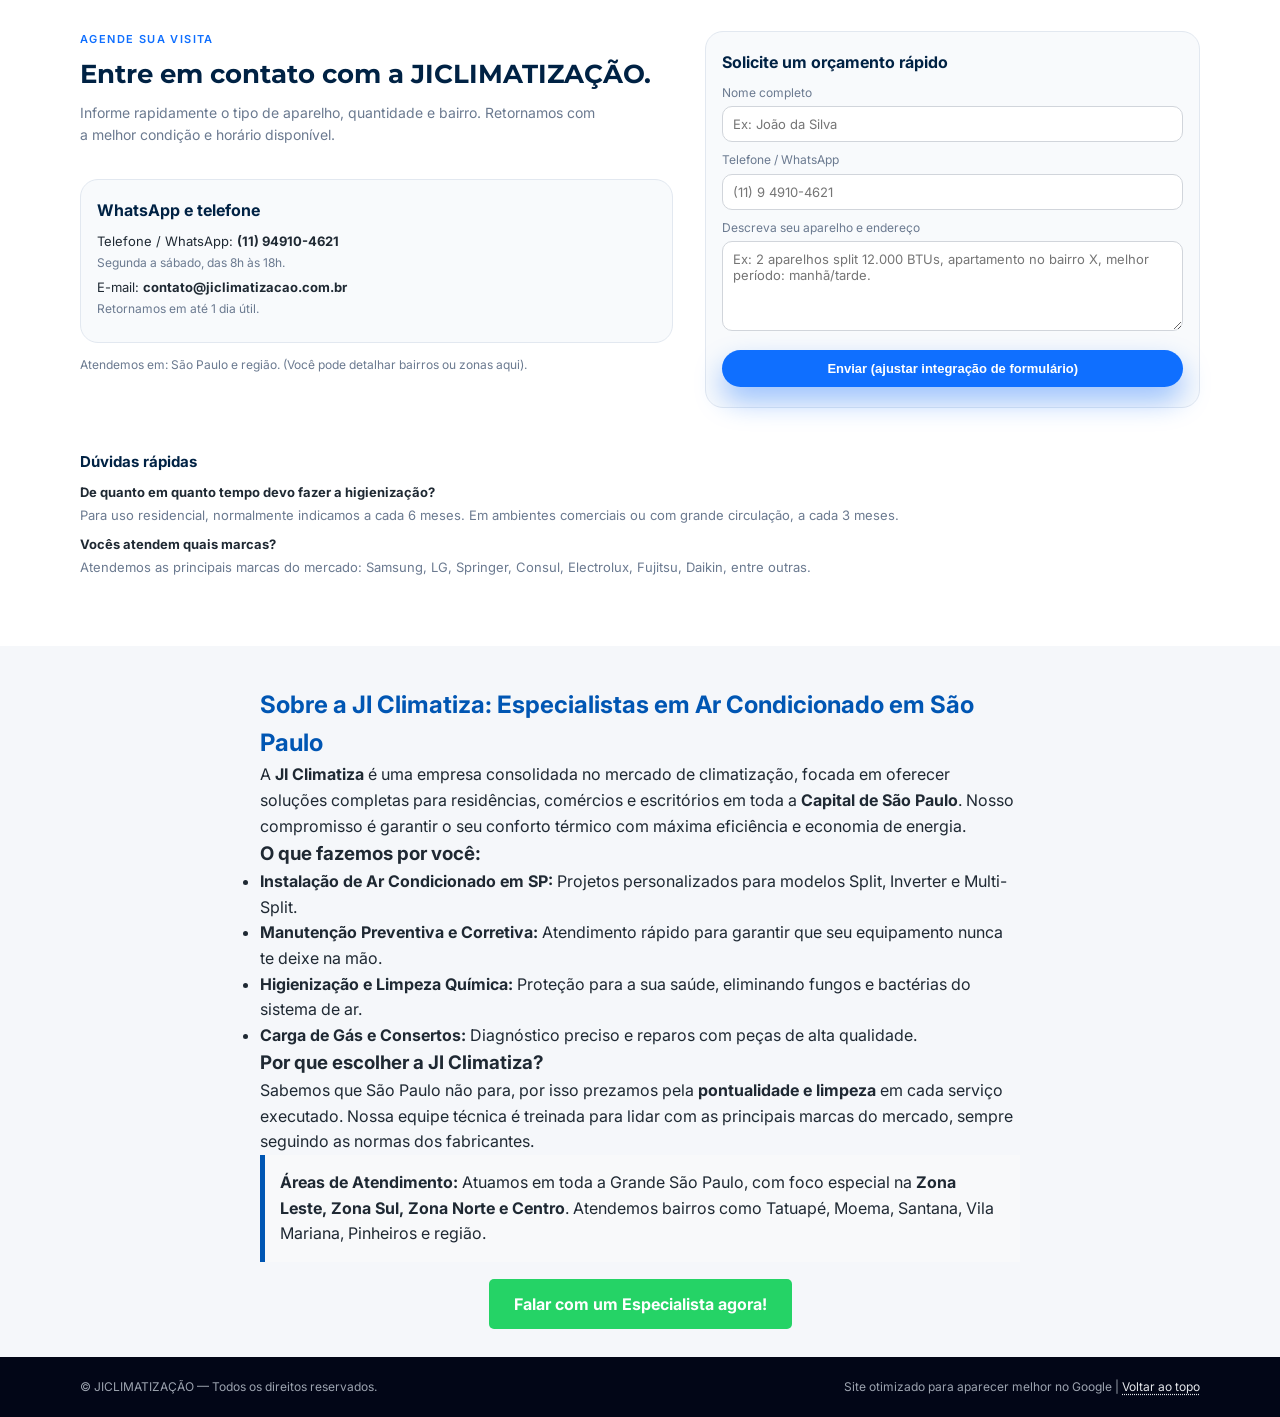
==== commit 6ced5529: "Update index.html" ====
--- a/index.html
+++ b/index.html
@@ -2079,6 +2079,34 @@
     </div>
   </section>
 
+
+  <section id="sobre" style="padding: 40px 20px; line-height: 1.6; max-width: 800px; margin: auto;">
+    <h2 style="color: #0056b3;">Sobre a JI Climatiza: Especialistas em Ar Condicionado em São Paulo</h2>
+    
+    <p>A <strong>JI Climatiza</strong> é uma empresa consolidada no mercado de climatização, focada em oferecer soluções completas para residências, comércios e escritórios em toda a <strong>Capital de São Paulo</strong>. Nosso compromisso é garantir o seu conforto térmico com máxima eficiência e economia de energia.</p>
+
+    <h3>O que fazemos por você:</h3>
+    <ul>
+        <li><strong>Instalação de Ar Condicionado em SP:</strong> Projetos personalizados para modelos Split, Inverter e Multi-Split.</li>
+        <li><strong>Manutenção Preventiva e Corretiva:</strong> Atendimento rápido para garantir que seu equipamento nunca te deixe na mão.</li>
+        <li><strong>Higienização e Limpeza Química:</strong> Proteção para a sua saúde, eliminando fungos e bactérias do sistema de ar.</li>
+        <li><strong>Carga de Gás e Consertos:</strong> Diagnóstico preciso e reparos com peças de alta qualidade.</li>
+    </ul>
+
+    <h3>Por que escolher a JI Climatiza?</h3>
+    <p>Sabemos que São Paulo não para, por isso prezamos pela <strong>pontualidade e limpeza</strong> em cada serviço executado. Nossa equipe técnica é treinada para lidar com as principais marcas do mercado, sempre seguindo as normas dos fabricantes.</p>
+
+    <p style="background-color: #f8f9fa; padding: 15px; border-left: 5px solid #0056b3;">
+        <strong>Áreas de Atendimento:</strong> Atuamos em toda a Grande São Paulo, com foco especial na <strong>Zona Leste, Zona Sul, Zona Norte e Centro</strong>. Atendemos bairros como Tatuapé, Moema, Santana, Vila Mariana, Pinheiros e região.
+    </p>
+
+    <div style="margin-top: 30px; text-align: center;">
+        <a href="https://wa.me/SEU_NUMERO_AQUI" target="_blank" style="background-color: #25d366; color: white; padding: 15px 25px; text-decoration: none; border-radius: 5px; font-weight: bold;">
+            Falar com um Especialista agora!
+        </a>
+    </div>
+</section>
+
   <!-- FOOTER -->
   <footer>
     <div class="footer-inner">
@@ -2131,32 +2159,6 @@
     </div>
 </section>
 
-    <section id="sobre" style="padding: 40px 20px; line-height: 1.6; max-width: 800px; margin: auto;">
-    <h2 style="color: #0056b3;">Sobre a JI Climatiza: Especialistas em Ar Condicionado em São Paulo</h2>
-    
-    <p>A <strong>JI Climatiza</strong> é uma empresa consolidada no mercado de climatização, focada em oferecer soluções completas para residências, comércios e escritórios em toda a <strong>Capital de São Paulo</strong>. Nosso compromisso é garantir o seu conforto térmico com máxima eficiência e economia de energia.</p>
-
-    <h3>O que fazemos por você:</h3>
-    <ul>
-        <li><strong>Instalação de Ar Condicionado em SP:</strong> Projetos personalizados para modelos Split, Inverter e Multi-Split.</li>
-        <li><strong>Manutenção Preventiva e Corretiva:</strong> Atendimento rápido para garantir que seu equipamento nunca te deixe na mão.</li>
-        <li><strong>Higienização e Limpeza Química:</strong> Proteção para a sua saúde, eliminando fungos e bactérias do sistema de ar.</li>
-        <li><strong>Carga de Gás e Consertos:</strong> Diagnóstico preciso e reparos com peças de alta qualidade.</li>
-    </ul>
-
-    <h3>Por que escolher a JI Climatiza?</h3>
-    <p>Sabemos que São Paulo não para, por isso prezamos pela <strong>pontualidade e limpeza</strong> em cada serviço executado. Nossa equipe técnica é treinada para lidar com as principais marcas do mercado, sempre seguindo as normas dos fabricantes.</p>
-
-    <p style="background-color: #f8f9fa; padding: 15px; border-left: 5px solid #0056b3;">
-        <strong>Áreas de Atendimento:</strong> Atuamos em toda a Grande São Paulo, com foco especial na <strong>Zona Leste, Zona Sul, Zona Norte e Centro</strong>. Atendemos bairros como Tatuapé, Moema, Santana, Vila Mariana, Pinheiros e região.
-    </p>
-
-    <div style="margin-top: 30px; text-align: center;">
-        <a href="https://wa.me/SEU_NUMERO_AQUI" target="_blank" style="background-color: #25d366; color: white; padding: 15px 25px; text-decoration: none; border-radius: 5px; font-weight: bold;">
-            Falar com um Especialista agora!
-        </a>
-    </div>
-</section>
 
   </script>
 
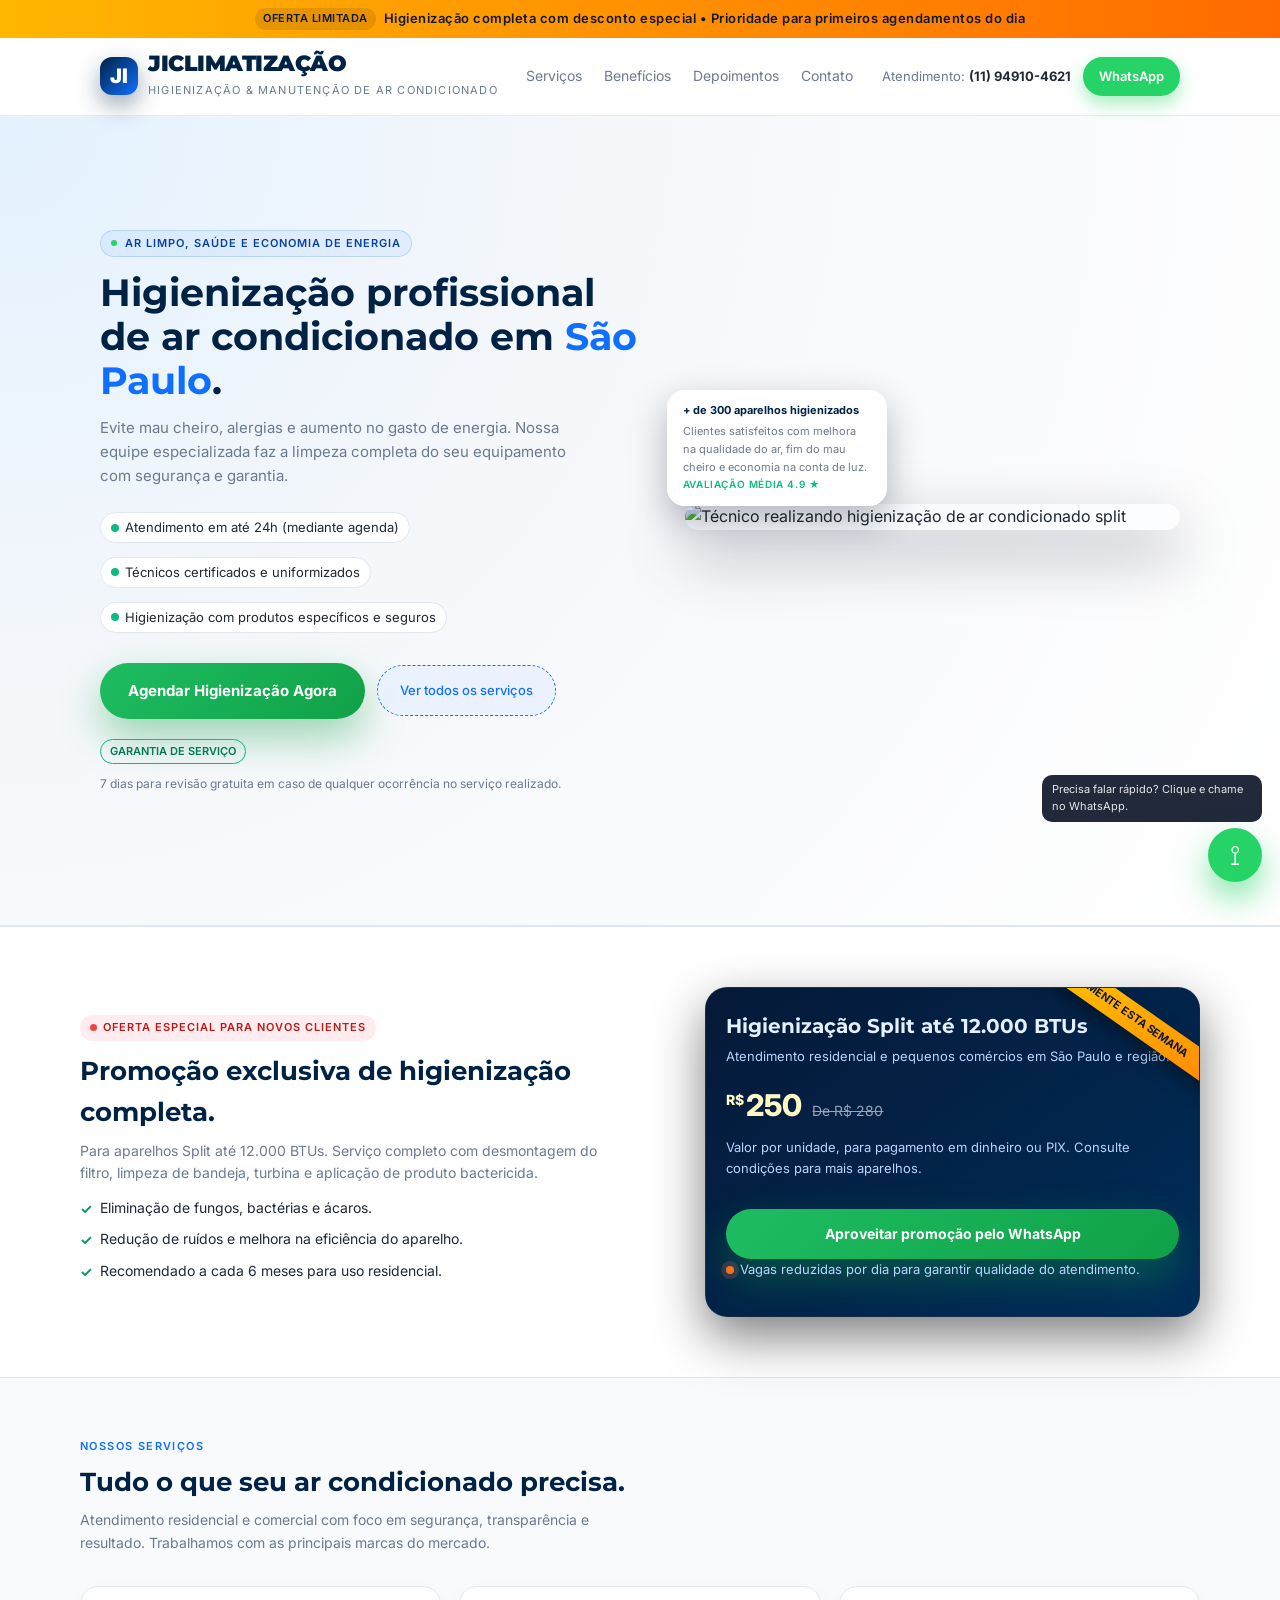
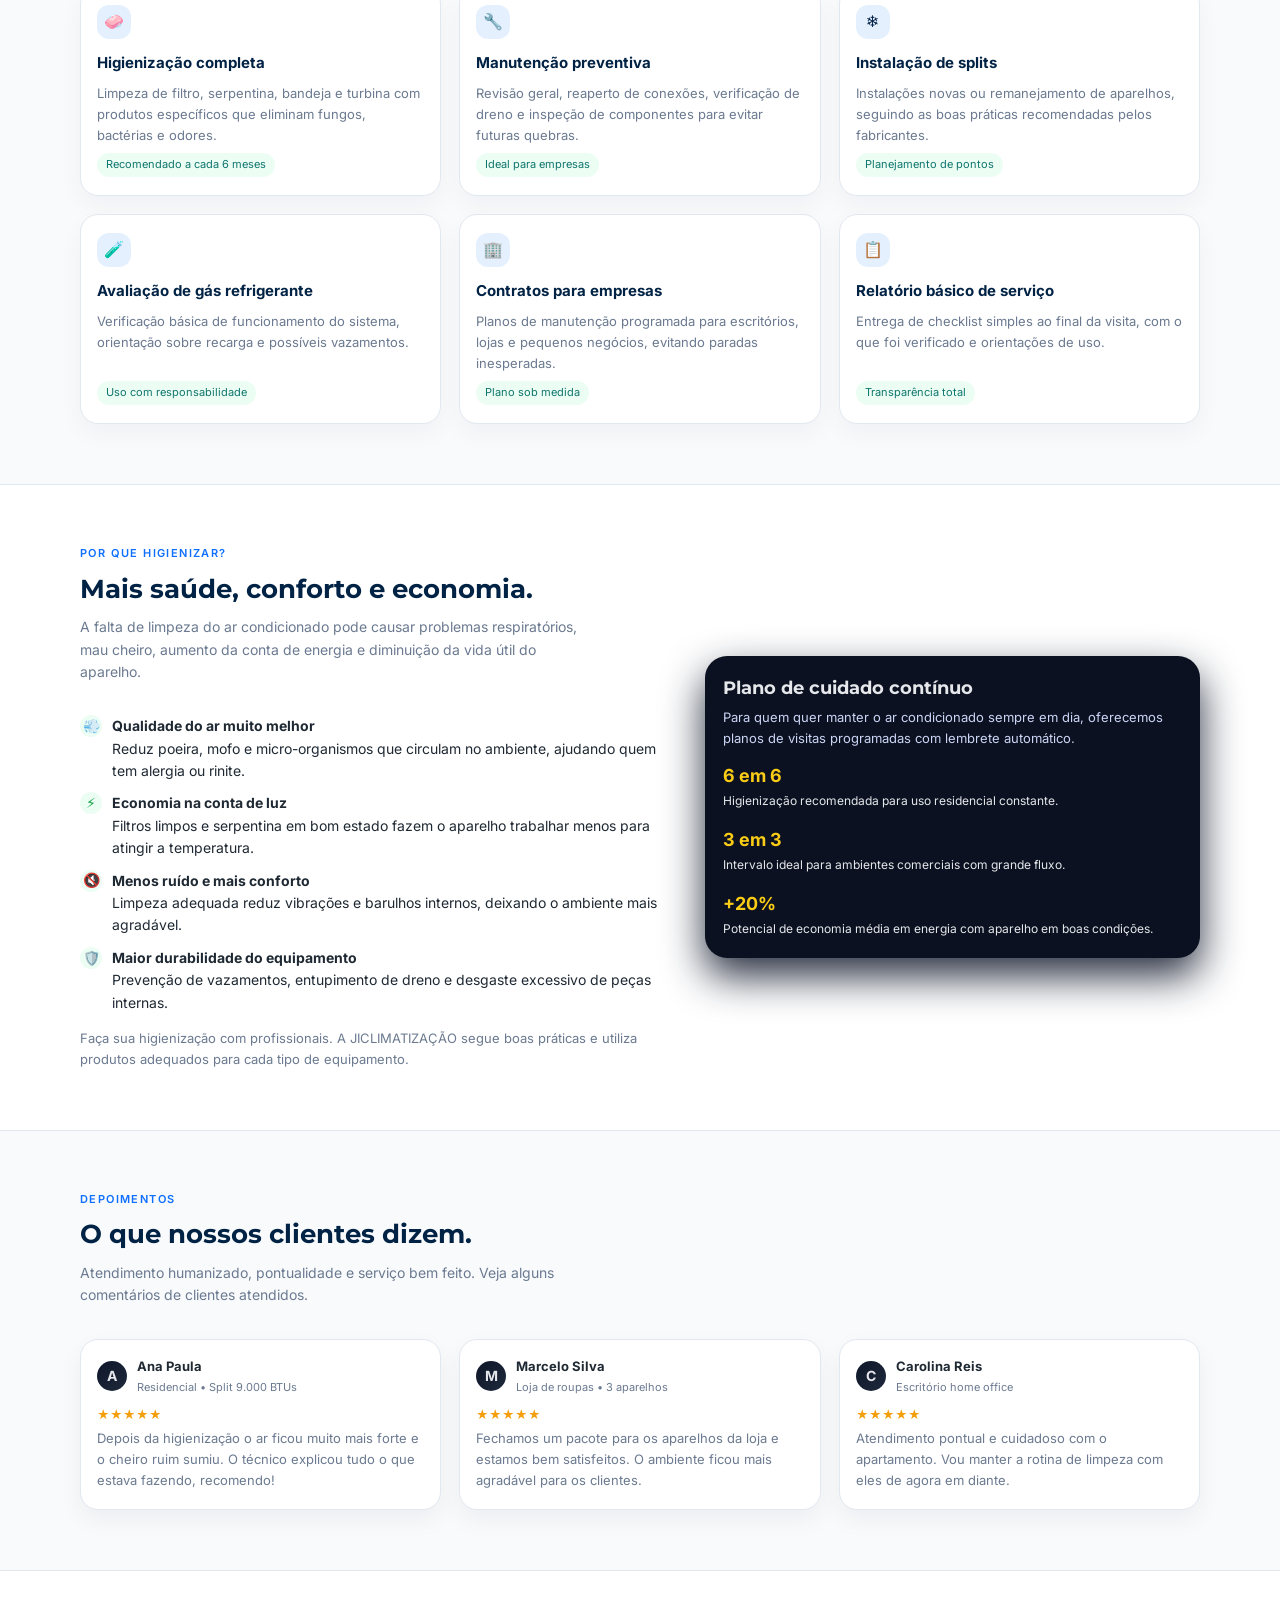
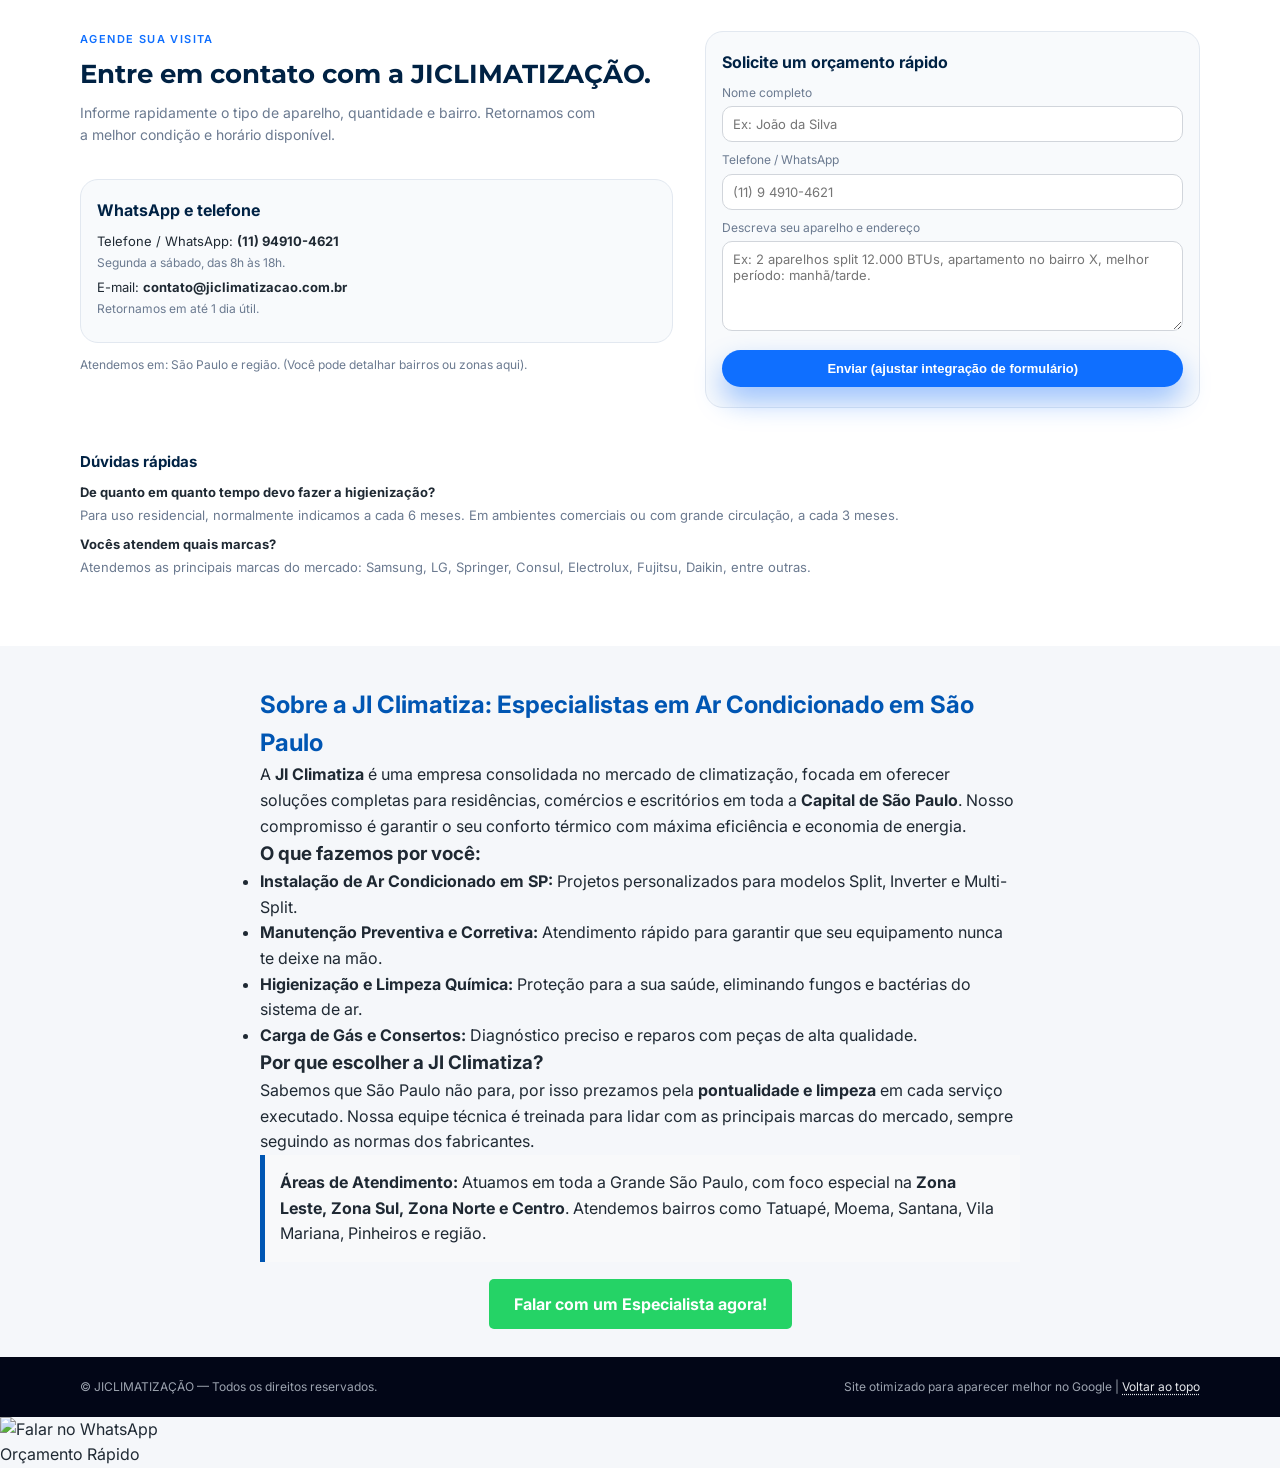
==== commit 407a839b: "Update index.html" ====
--- a/index.html
+++ b/index.html
@@ -2101,7 +2101,7 @@
     </p>
 
     <div style="margin-top: 30px; text-align: center;">
-        <a href="https://wa.me/SEU_NUMERO_AQUI" target="_blank" style="background-color: #25d366; color: white; padding: 15px 25px; text-decoration: none; border-radius: 5px; font-weight: bold;">
+        <a href="https://wa.me/5511949104621" target="_blank" style="background-color: #25d366; color: white; padding: 15px 25px; text-decoration: none; border-radius: 5px; font-weight: bold;">
             Falar com um Especialista agora!
         </a>
     </div>
@@ -2163,6 +2163,11 @@
   </script>
 
   
+  <a href="https://wa.me/5511949104621?text=Olá,%20gostaria%20de%20solicitar%20um%20orçamento!" class="btn-whatsapp-flutuante" target="_blank">
+  <img src="https://upload.wikimedia.org/wikipedia/commons/6/6b/WhatsApp.svg" alt="Falar no WhatsApp">
+  <span>Orçamento Rápido</span>
+</a>
+
 </body>
 </html>
 
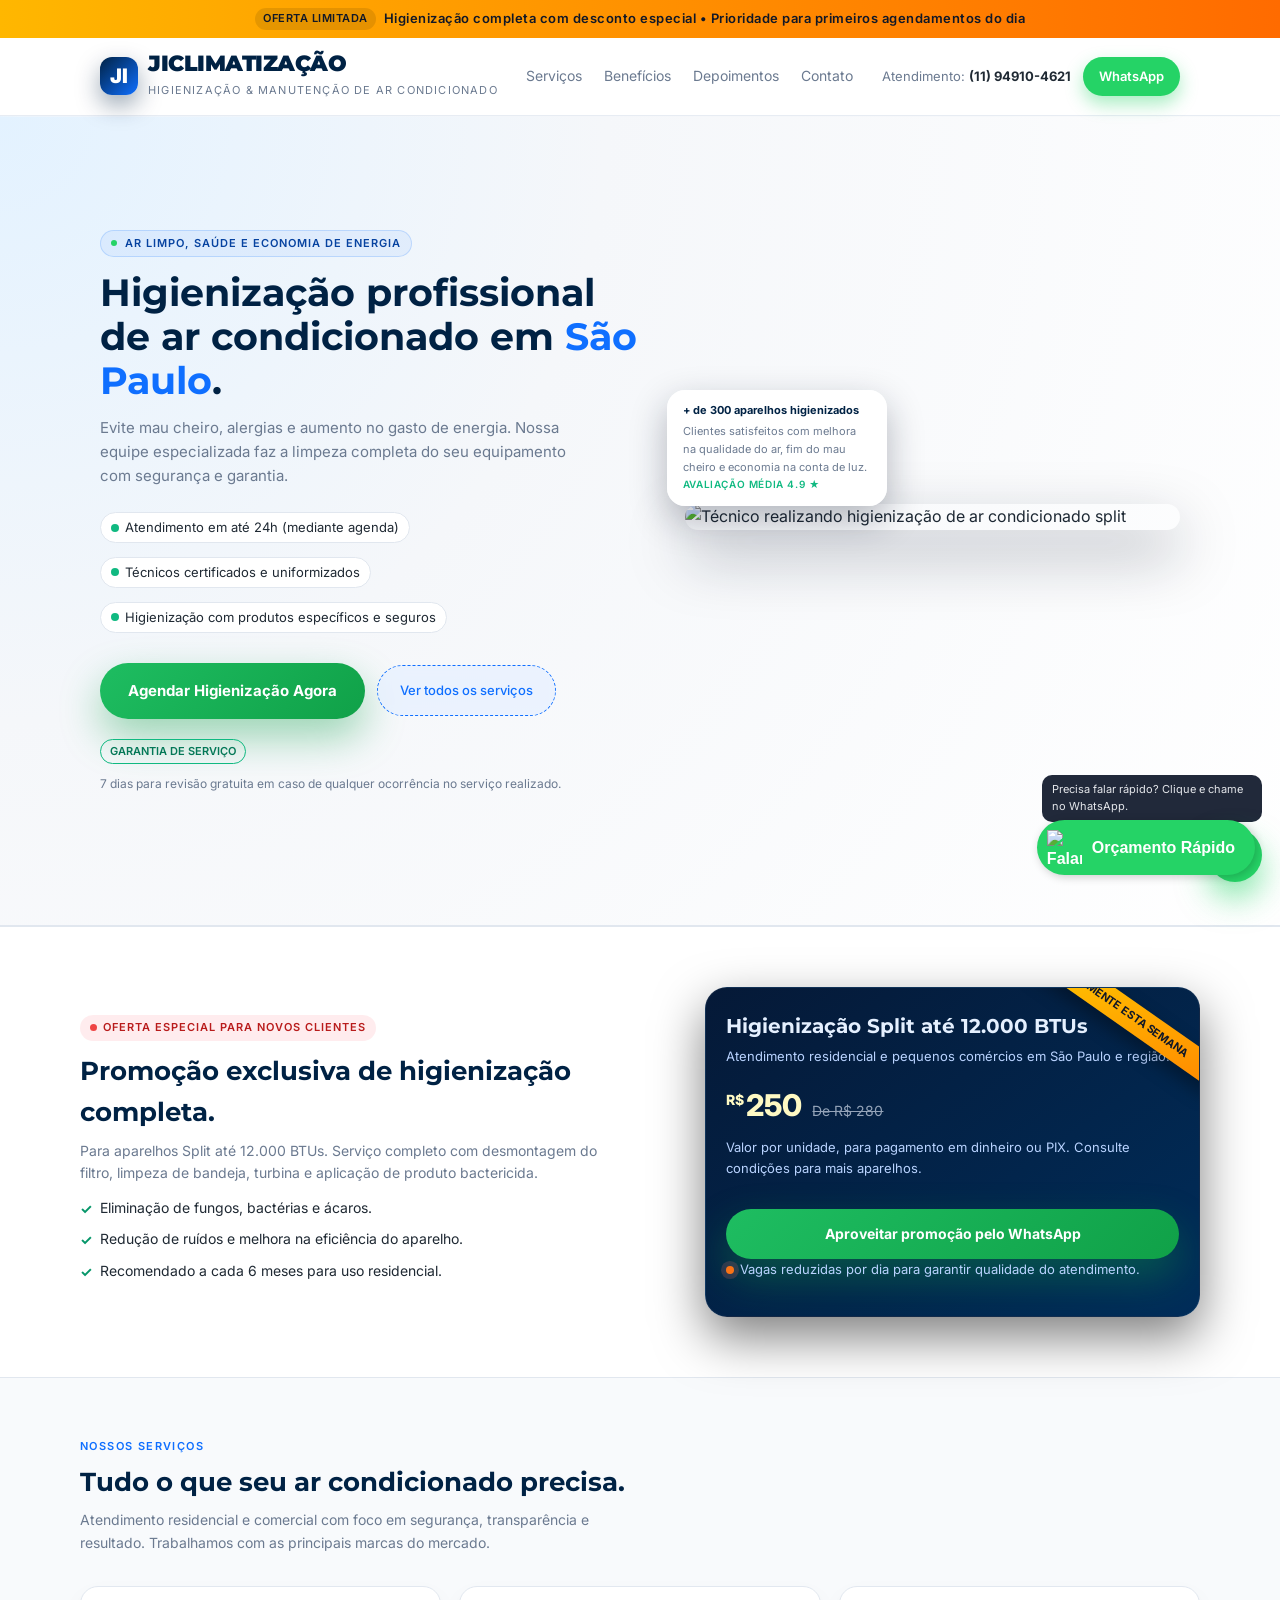
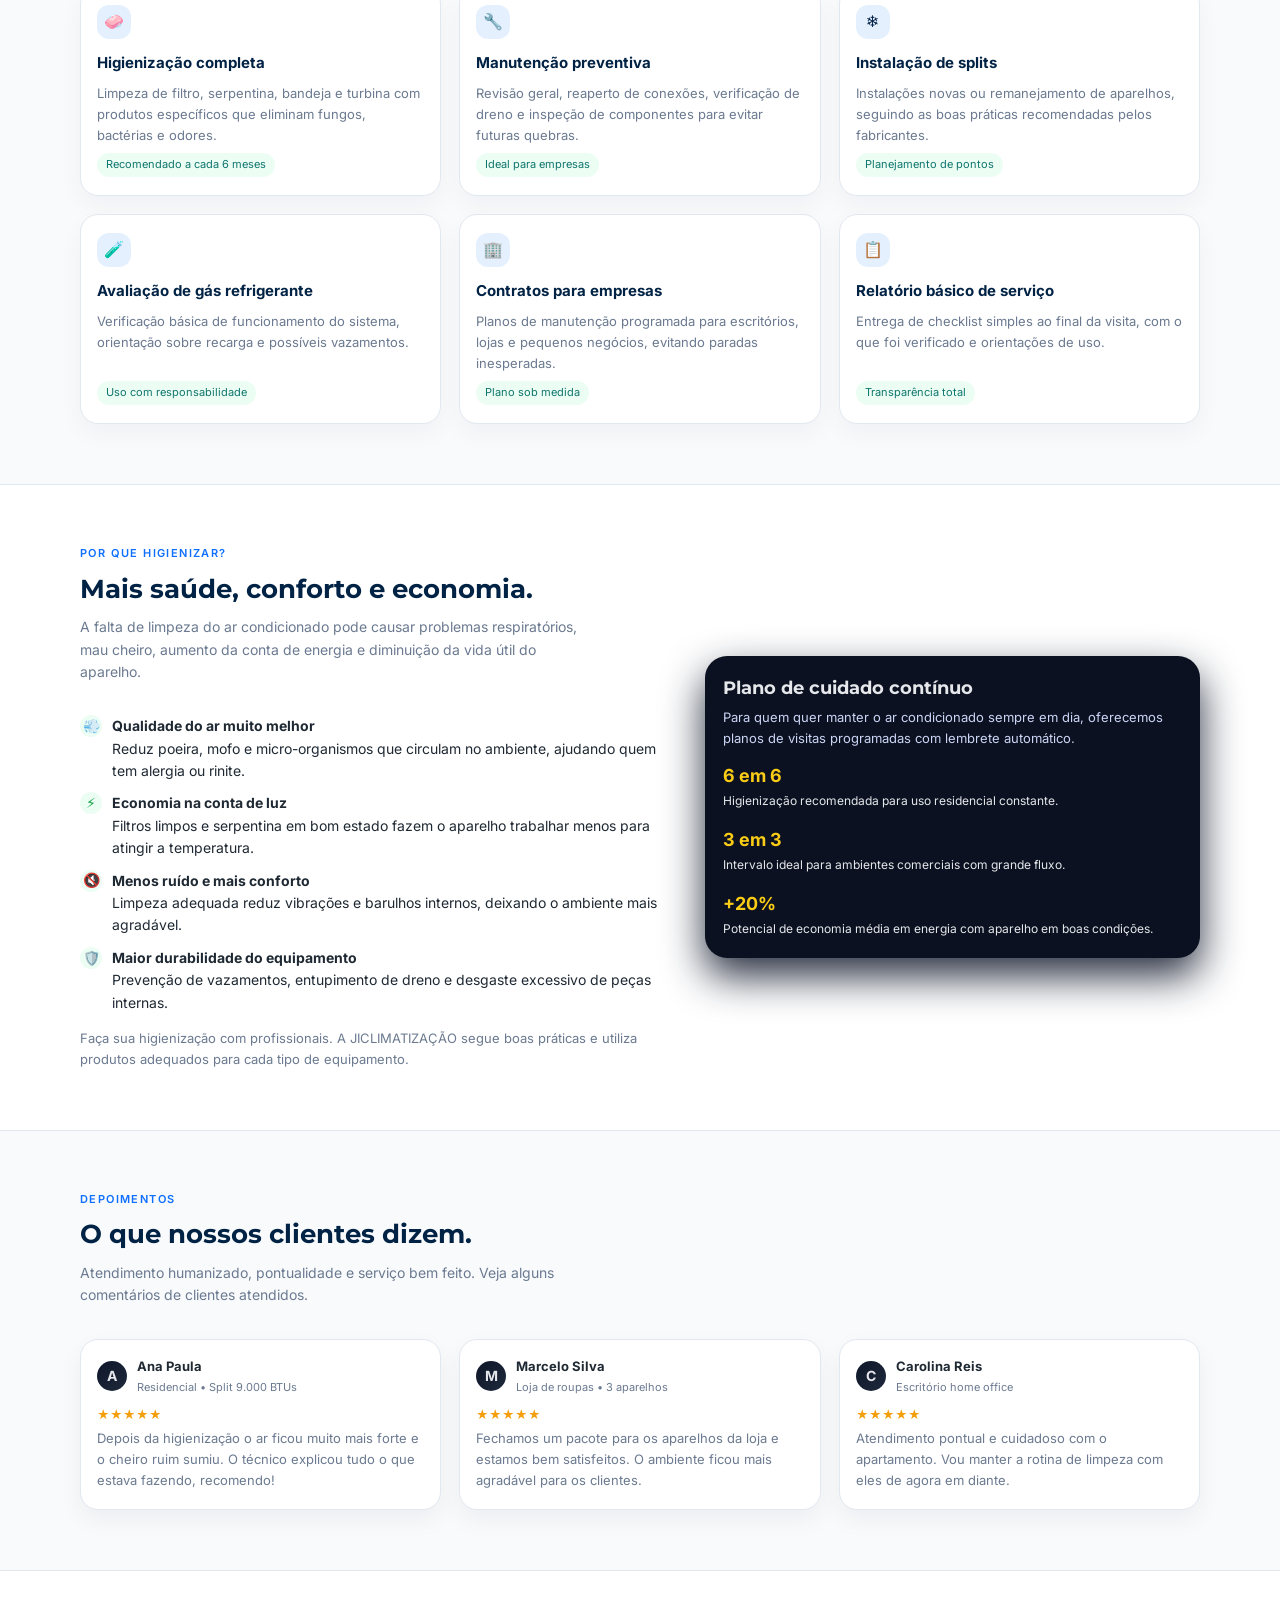
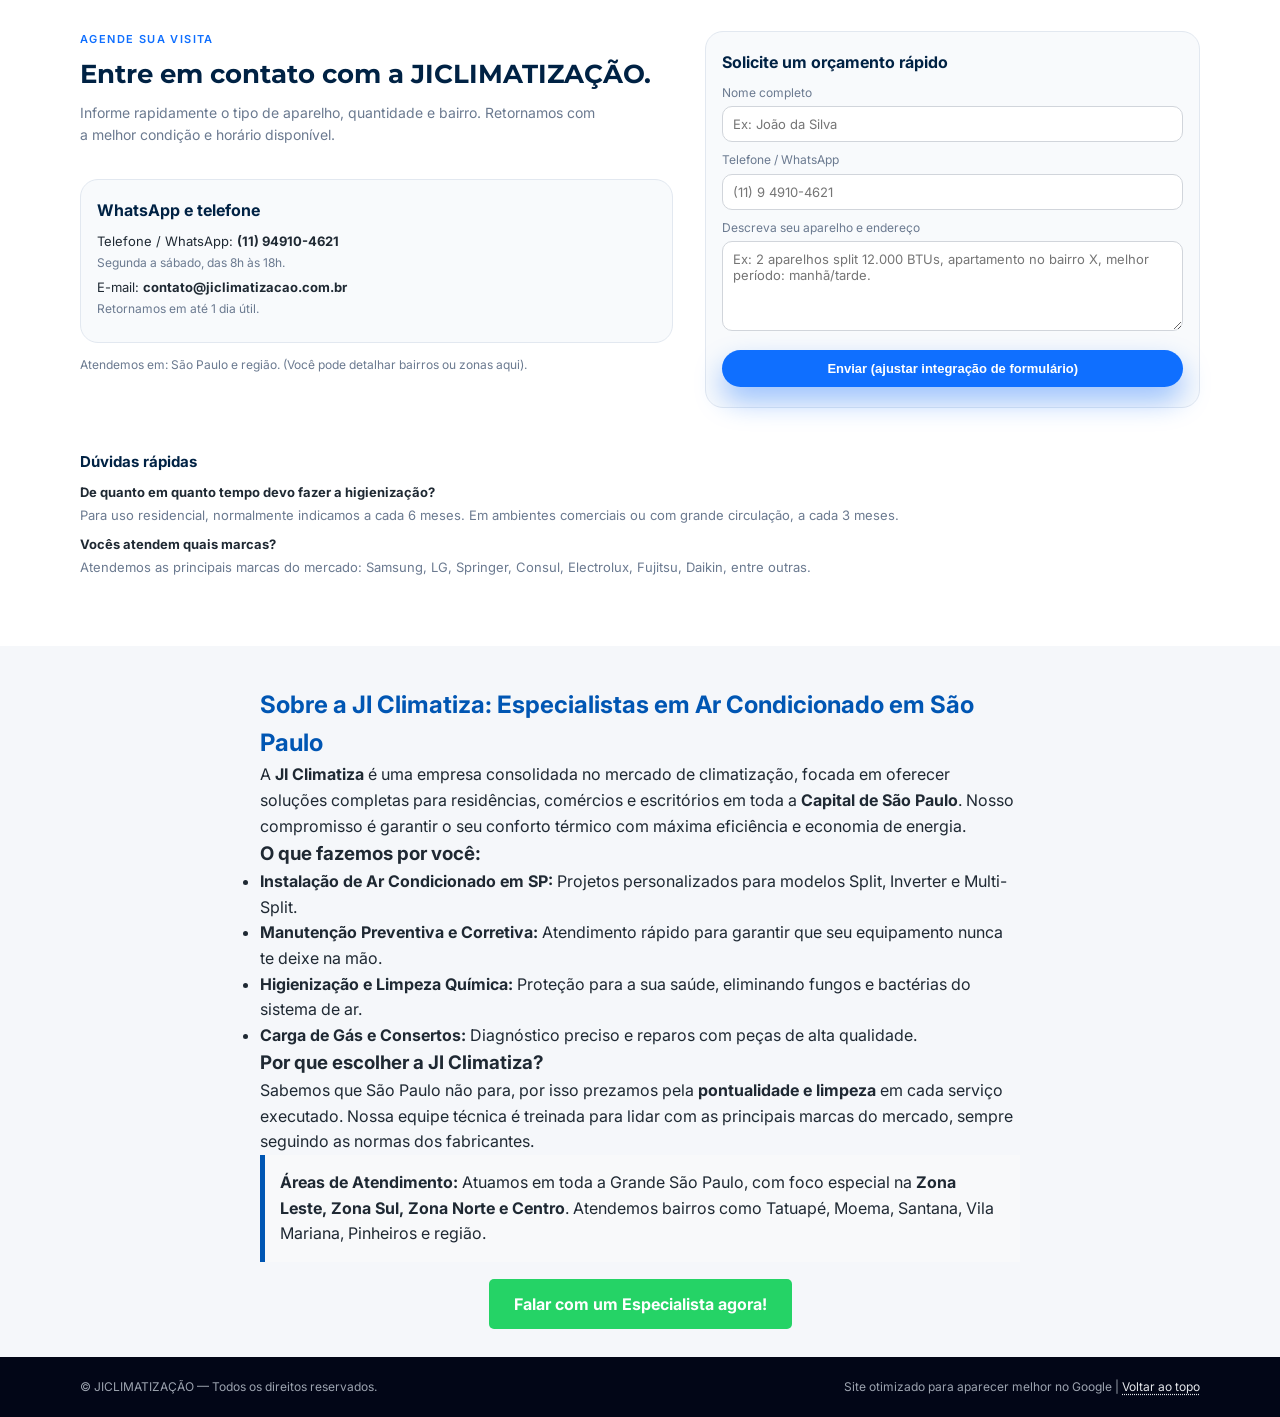
==== commit 9e54068e: "Update index.html" ====
--- a/index.html
+++ b/index.html
@@ -2161,12 +2161,66 @@
 
 
   </script>
-
-  
-  <a href="https://wa.me/5511949104621?text=Olá,%20gostaria%20de%20solicitar%20um%20orçamento!" class="btn-whatsapp-flutuante" target="_blank">
+<style>
+  .btn-whatsapp-flutuante {
+    position: fixed !important;
+    bottom: 25px !important;
+    right: 25px !important;
+    background-color: #25d366 !important;
+    color: white !important;
+    border-radius: 50px !important;
+    padding: 10px 20px 10px 10px !important;
+    display: flex !important;
+    align-items: center !important;
+    gap: 10px !important;
+    text-decoration: none !important;
+    font-family: Arial, sans-serif !important;
+    font-weight: bold !important;
+    font-size: 16px !important;
+    box-shadow: 2px 2px 10px rgba(0,0,0,0.2) !important;
+    z-index: 99999 !important; /* Garante que fique por cima de tudo */
+    animation: pulse-whatsapp 2s infinite !important;
+    transition: transform 0.3s ease !important;
+  }
+
+  .btn-whatsapp-flutuante:hover {
+    transform: scale(1.05) !important;
+    background-color: #1ebe57 !important;
+  }
+
+  .btn-whatsapp-flutuante img {
+    width: 35px !important; /* Força a imagem a ficar pequena */
+    height: 35px !important;
+    margin: 0 !important;
+    padding: 0 !important;
+  }
+
+  @keyframes pulse-whatsapp {
+    0% { box-shadow: 0 0 0 0 rgba(37, 211, 102, 0.7); }
+    70% { box-shadow: 0 0 0 15px rgba(37, 211, 102, 0); }
+    100% { box-shadow: 0 0 0 0 rgba(37, 211, 102, 0); }
+  }
+
+  @media (max-width: 600px) {
+    .btn-whatsapp-flutuante span {
+      display: none !important;
+    }
+    .btn-whatsapp-flutuante {
+      padding: 12px !important;
+      border-radius: 50% !important;
+    }
+    .btn-whatsapp-flutuante img {
+      width: 40px !important;
+      height: 40px !important;
+    }
+  }
+</style>
+
+<a href="https://wa.me/5511949104621?text=Olá,%20gostaria%20de%20solicitar%20um%20orçamento!" class="btn-whatsapp-flutuante" target="_blank">
   <img src="https://upload.wikimedia.org/wikipedia/commons/6/6b/WhatsApp.svg" alt="Falar no WhatsApp">
   <span>Orçamento Rápido</span>
 </a>
+  
 
 </body>
 </html>
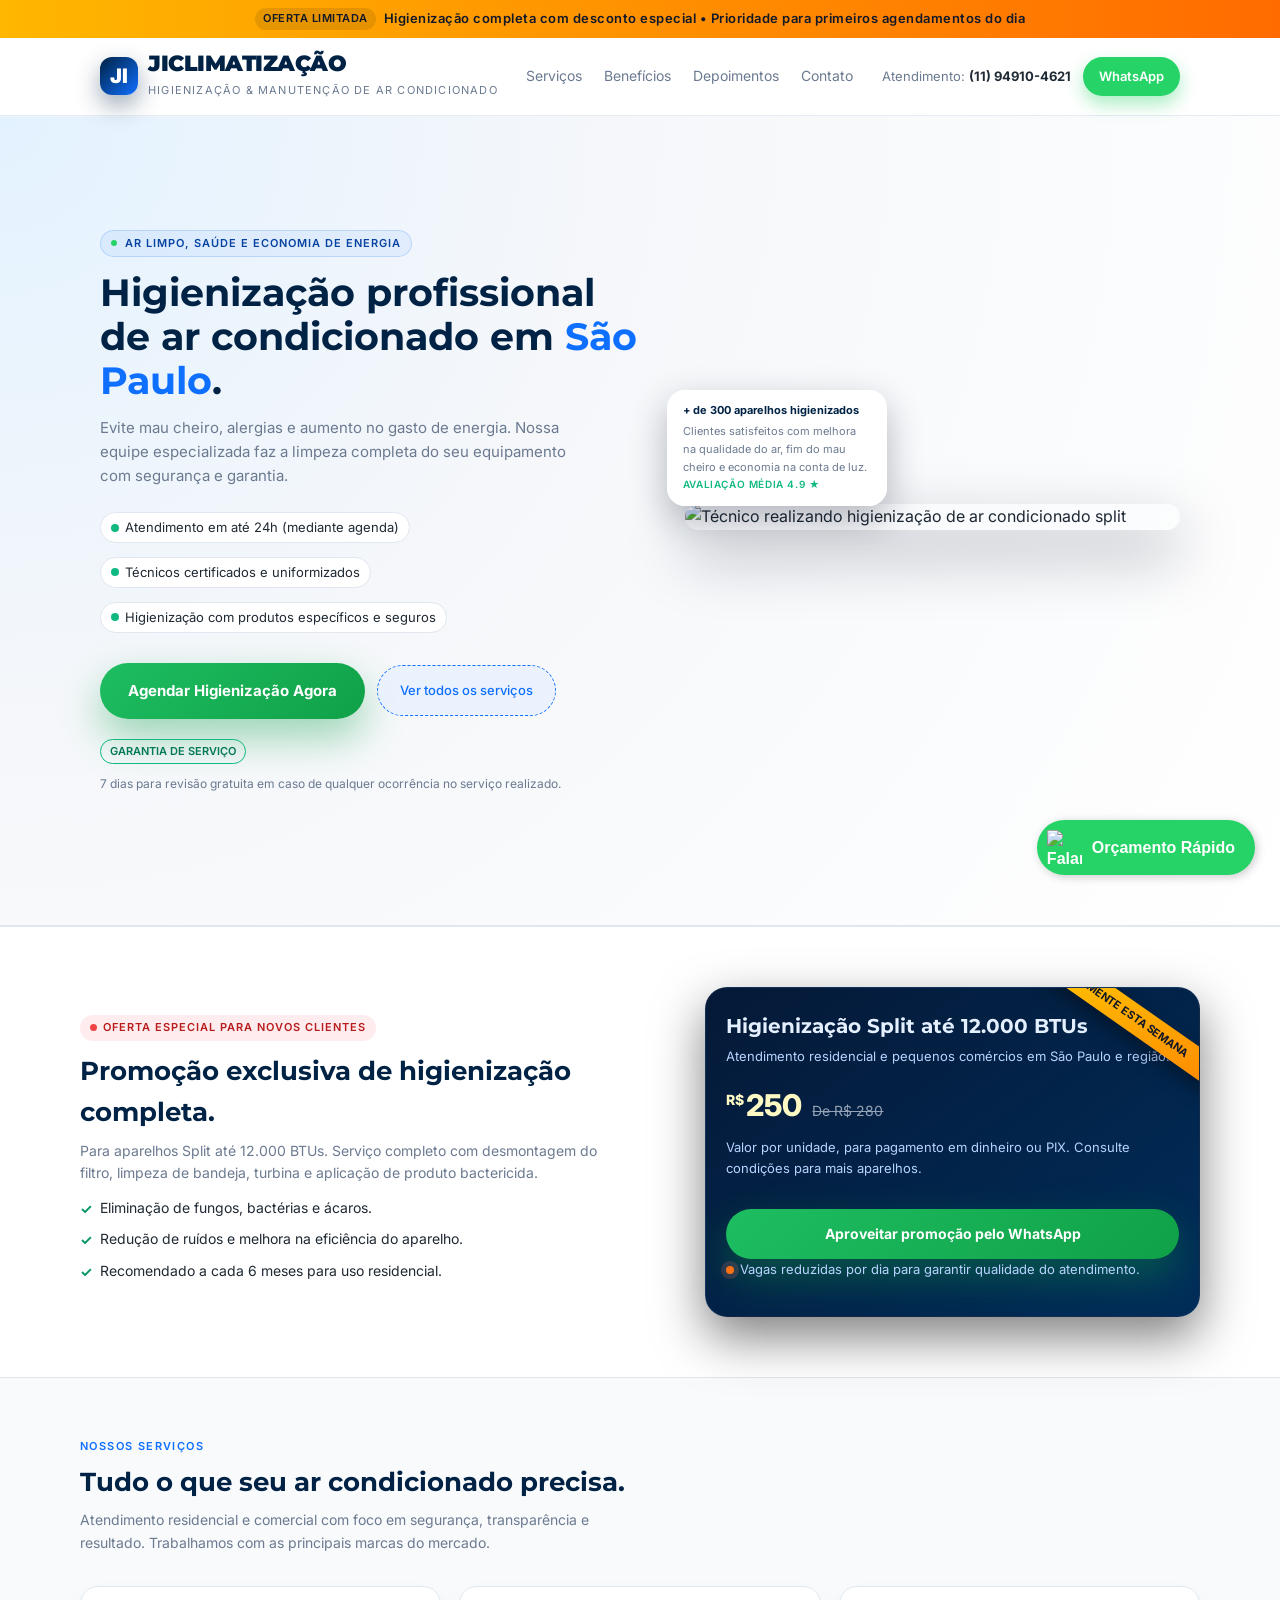
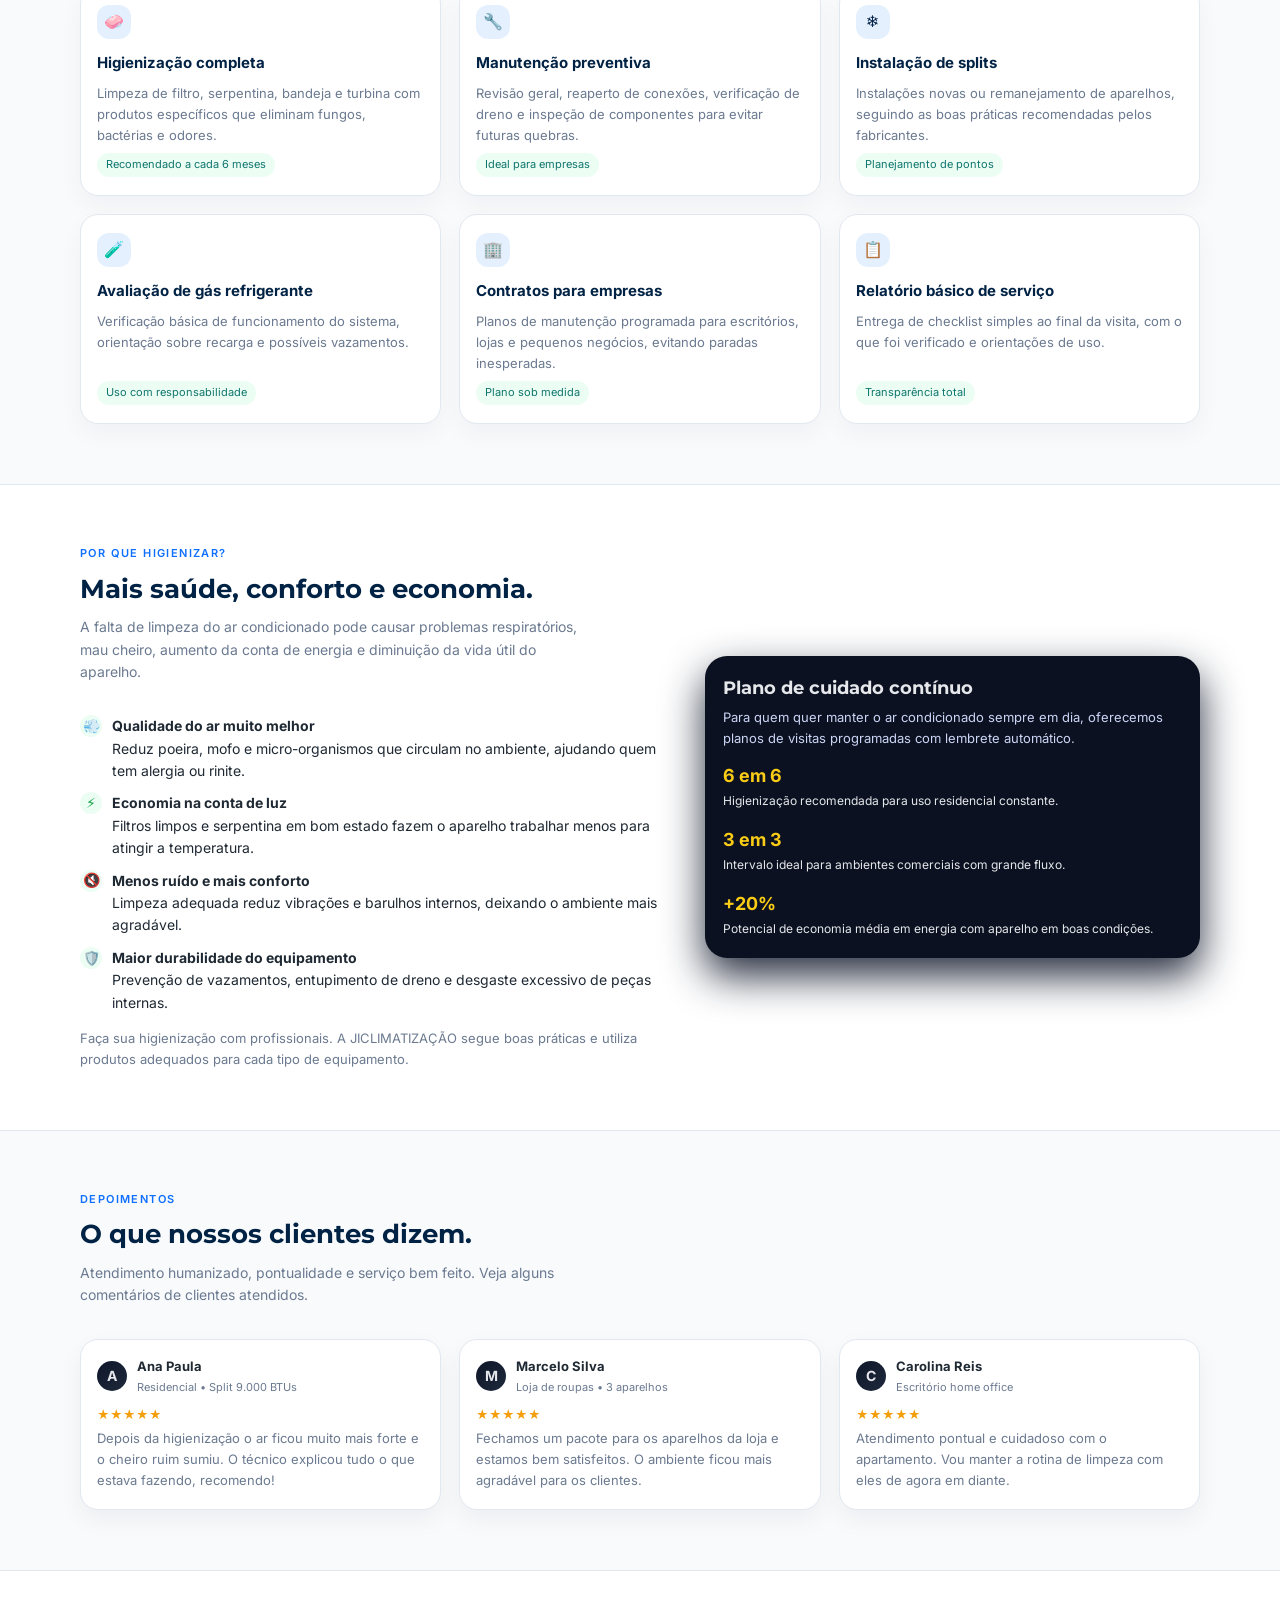
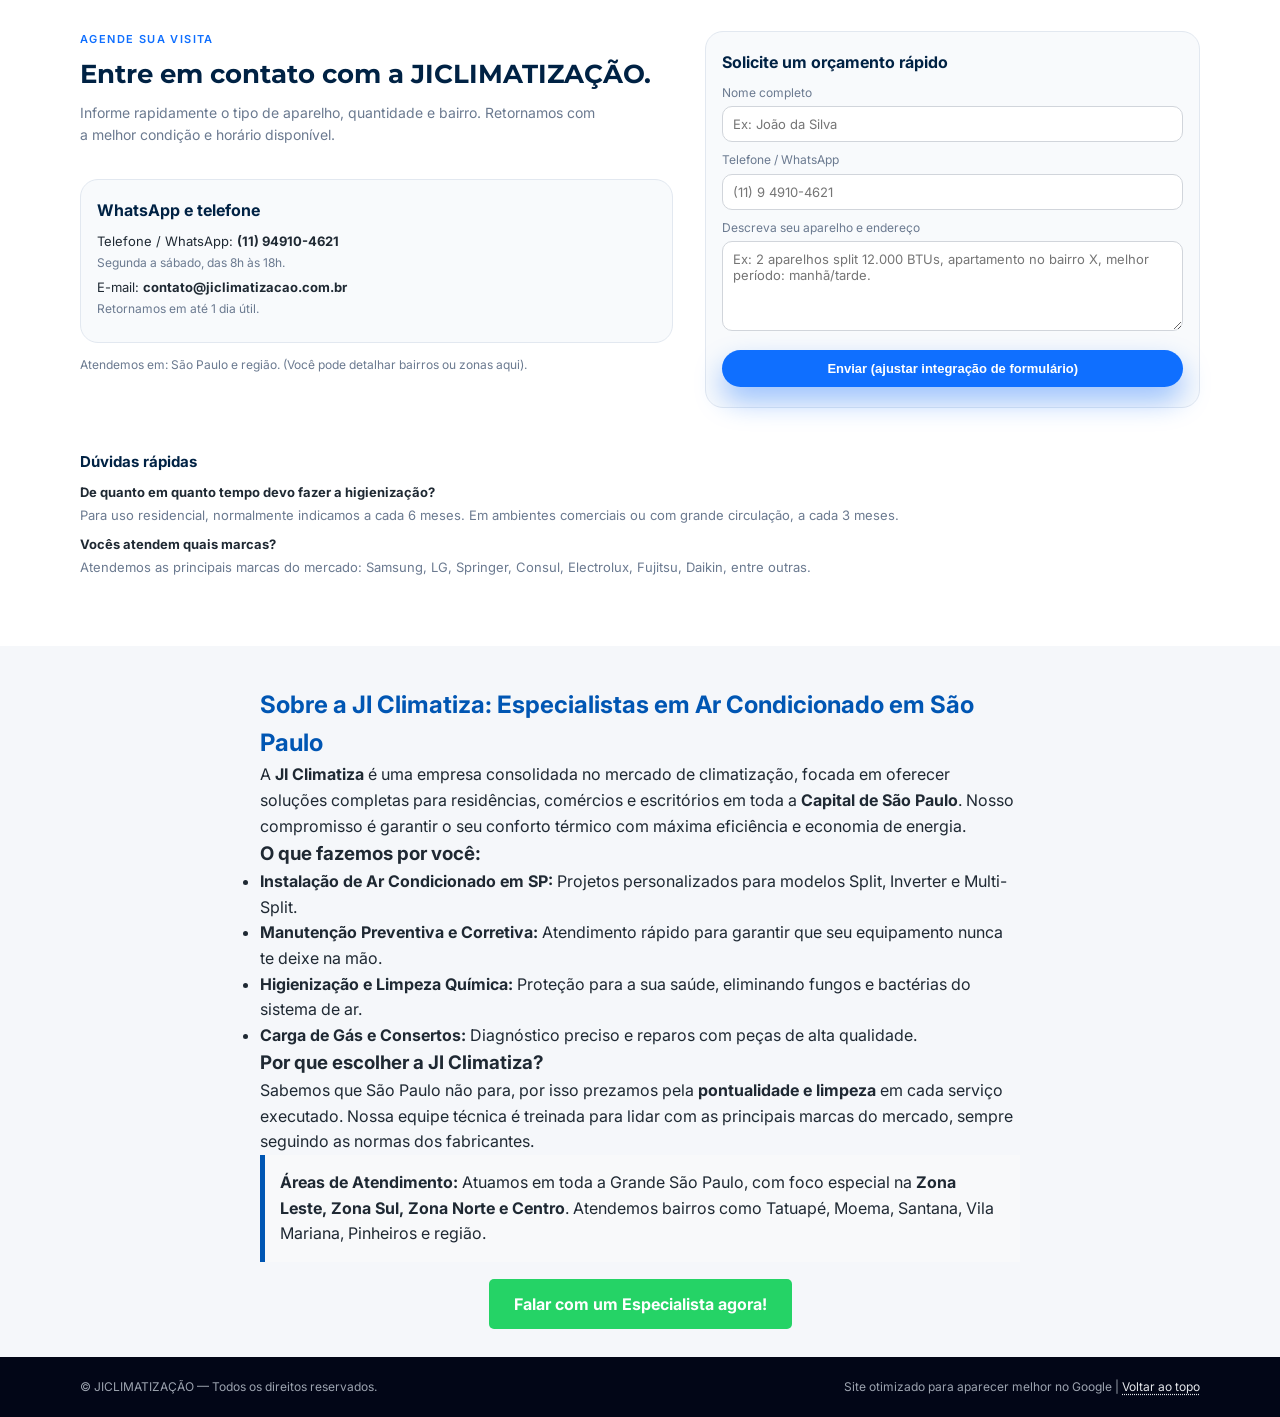
==== commit 160f68e6: "Update index.html" ====
--- a/index.html
+++ b/index.html
@@ -2115,14 +2115,8 @@
     </div>
   </footer>
 
-  <!-- WHATSAPP FLUTUANTE -->
-  <div class="whats-floating">
-    <span>Precisa falar rápido? Clique e chame no WhatsApp.</span>
-    <a href="https://api.whatsapp.com/send?phone=5511949104621&text=Ol%C3%A1%2C%20vi%20o%20site%20da%20JICLIMATIZA%C3%87%C3%83O%20e%20quero%20mais%20informa%C3%A7%C3%B5es%20sobre%20a%20higieniza%C3%A7%C3%A3o."
-       target="_blank" aria-label="Abrir conversa no WhatsApp">
-      ⟟
-    </a>
-  </div>
+
+  
 
   <script>
     document.getElementById('ano').textContent = new Date().getFullYear();
@@ -2159,7 +2153,8 @@
     </div>
 </section>
 
-
+              
+              <!-- WHATSAPP FLUTUANTE -->
   </script>
 <style>
   .btn-whatsapp-flutuante {
